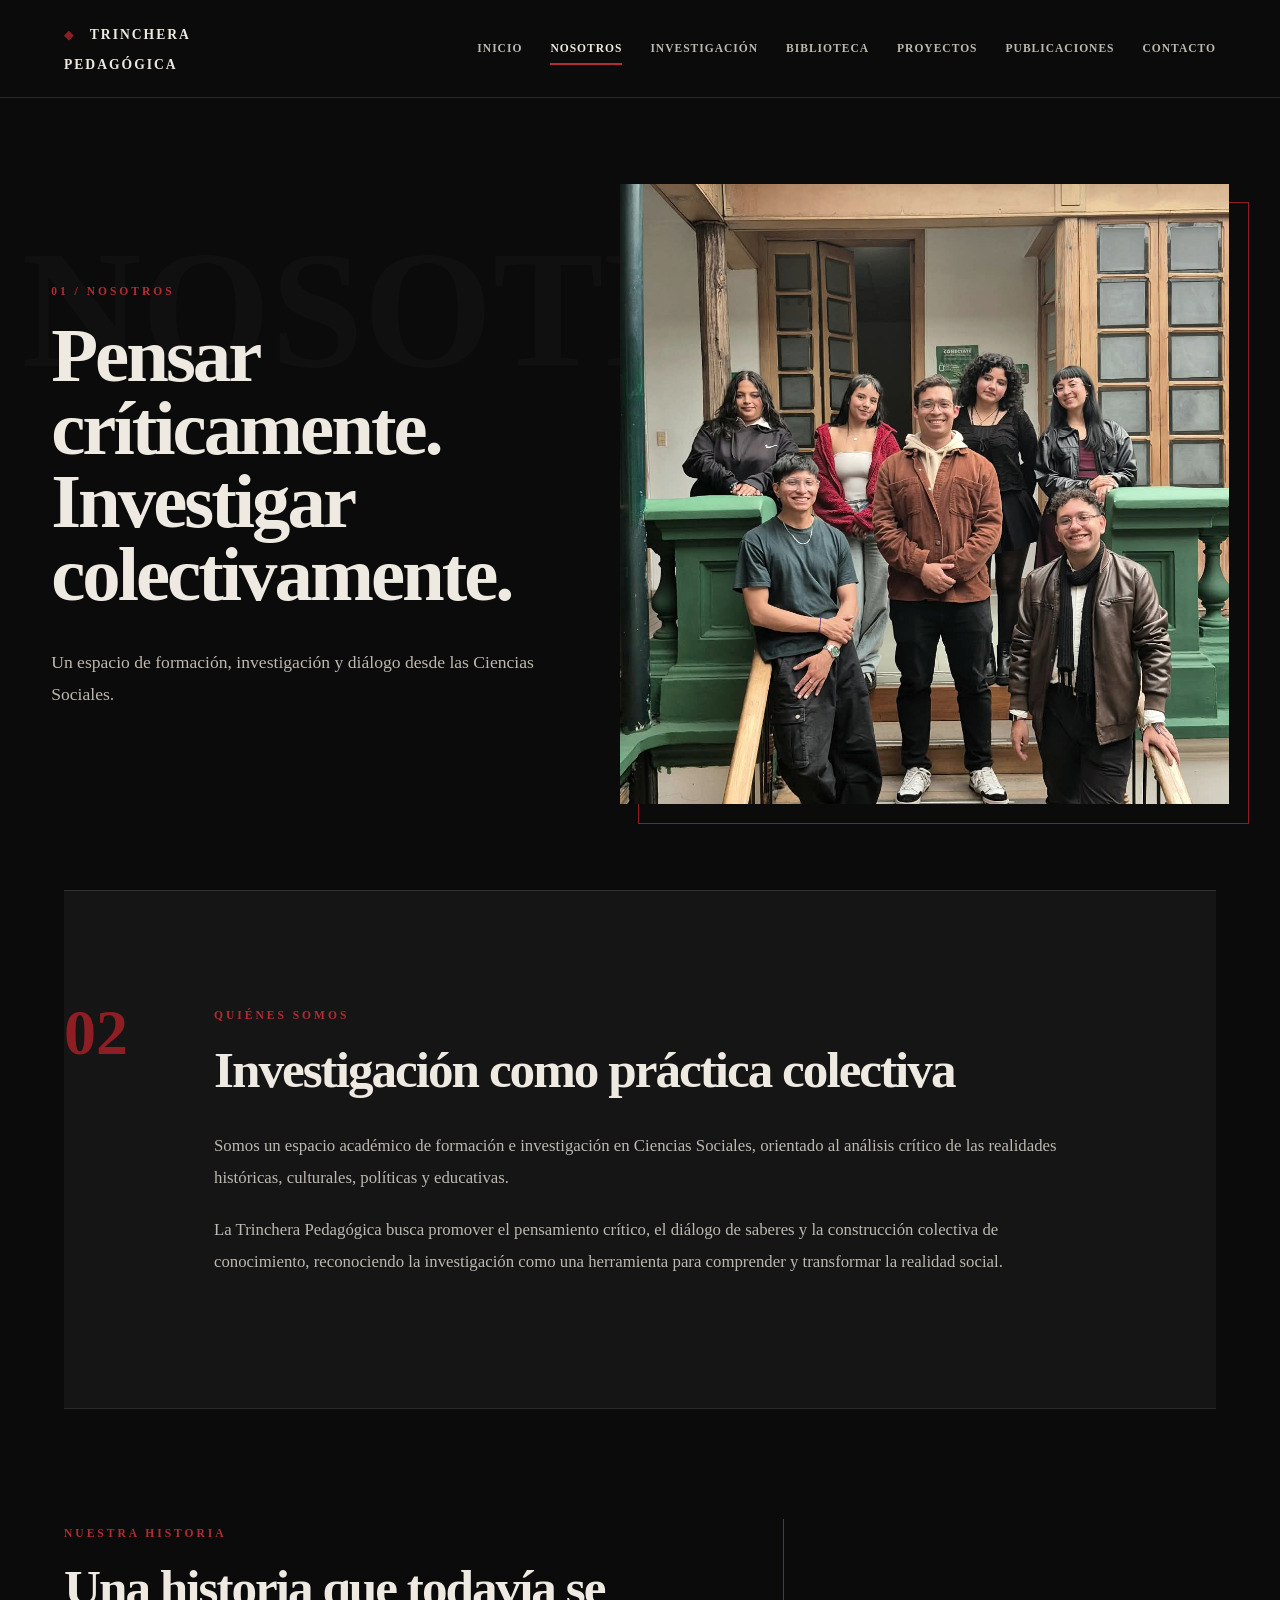
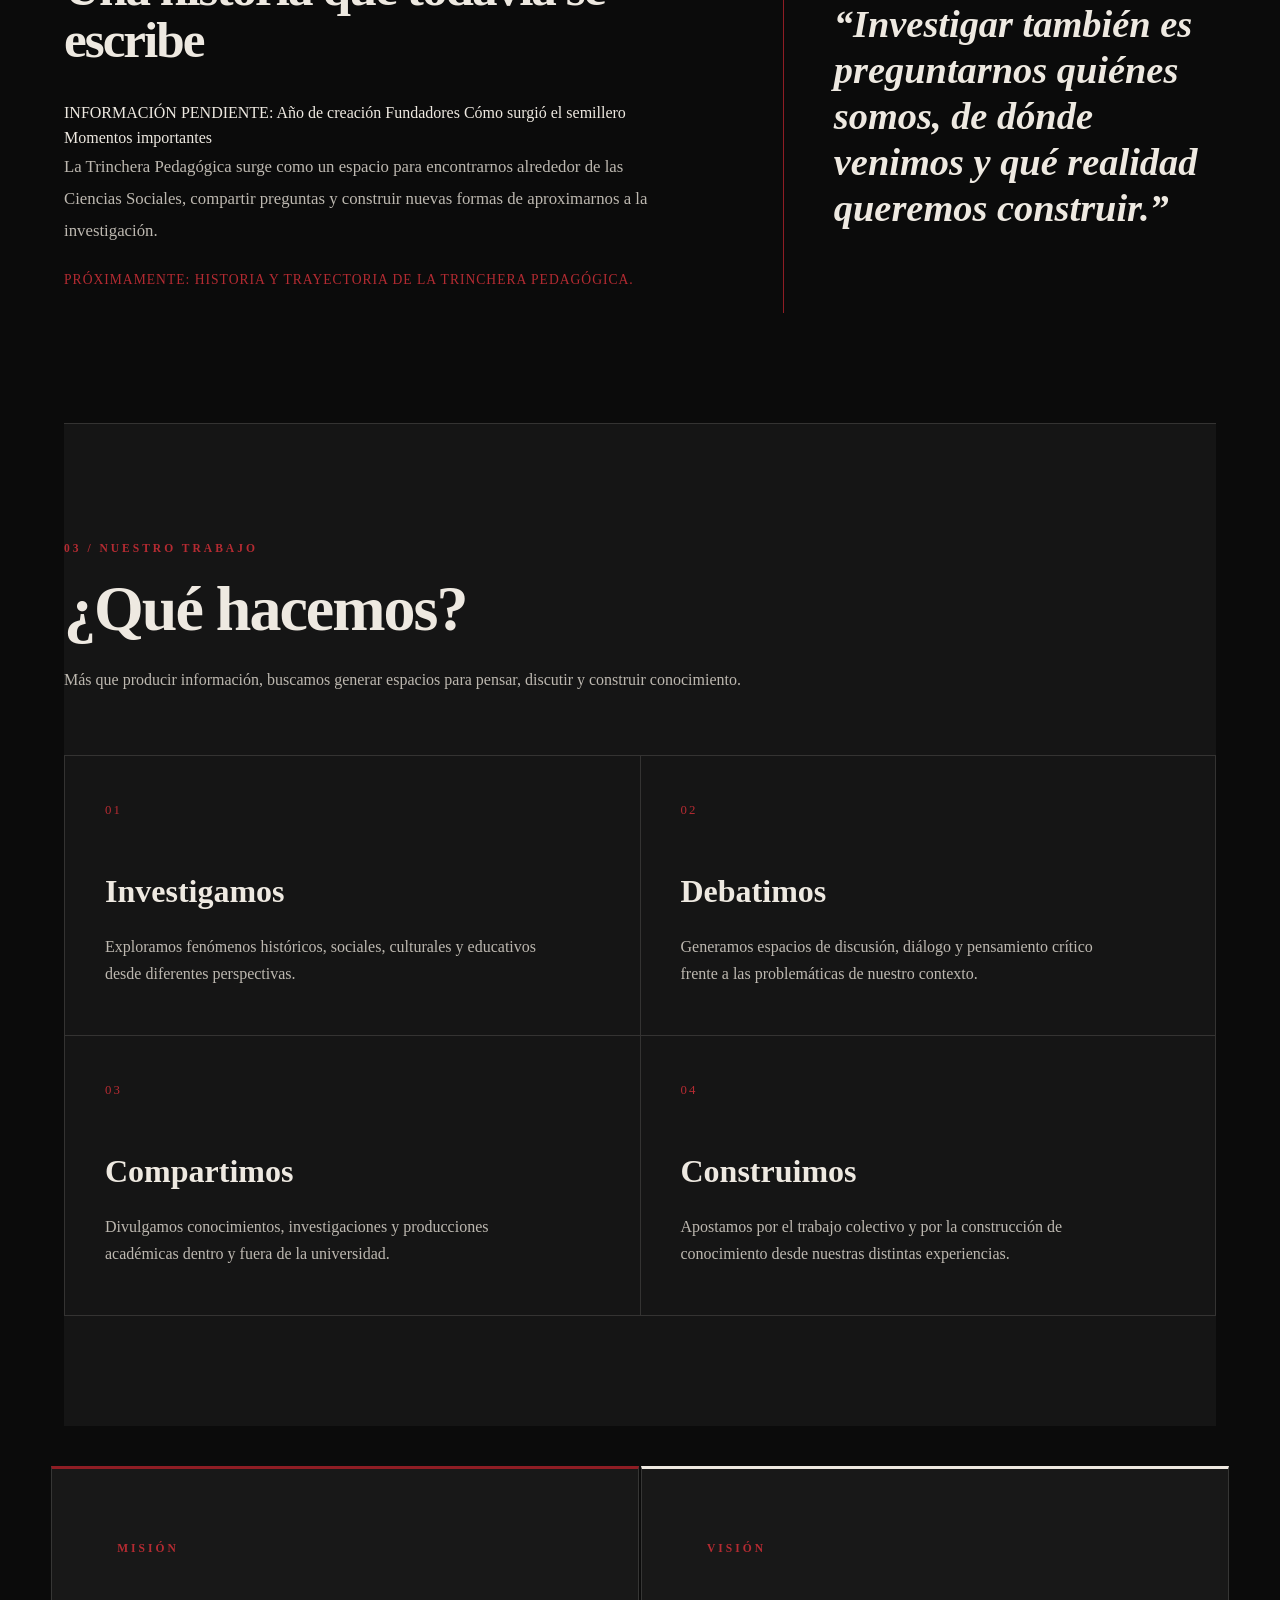
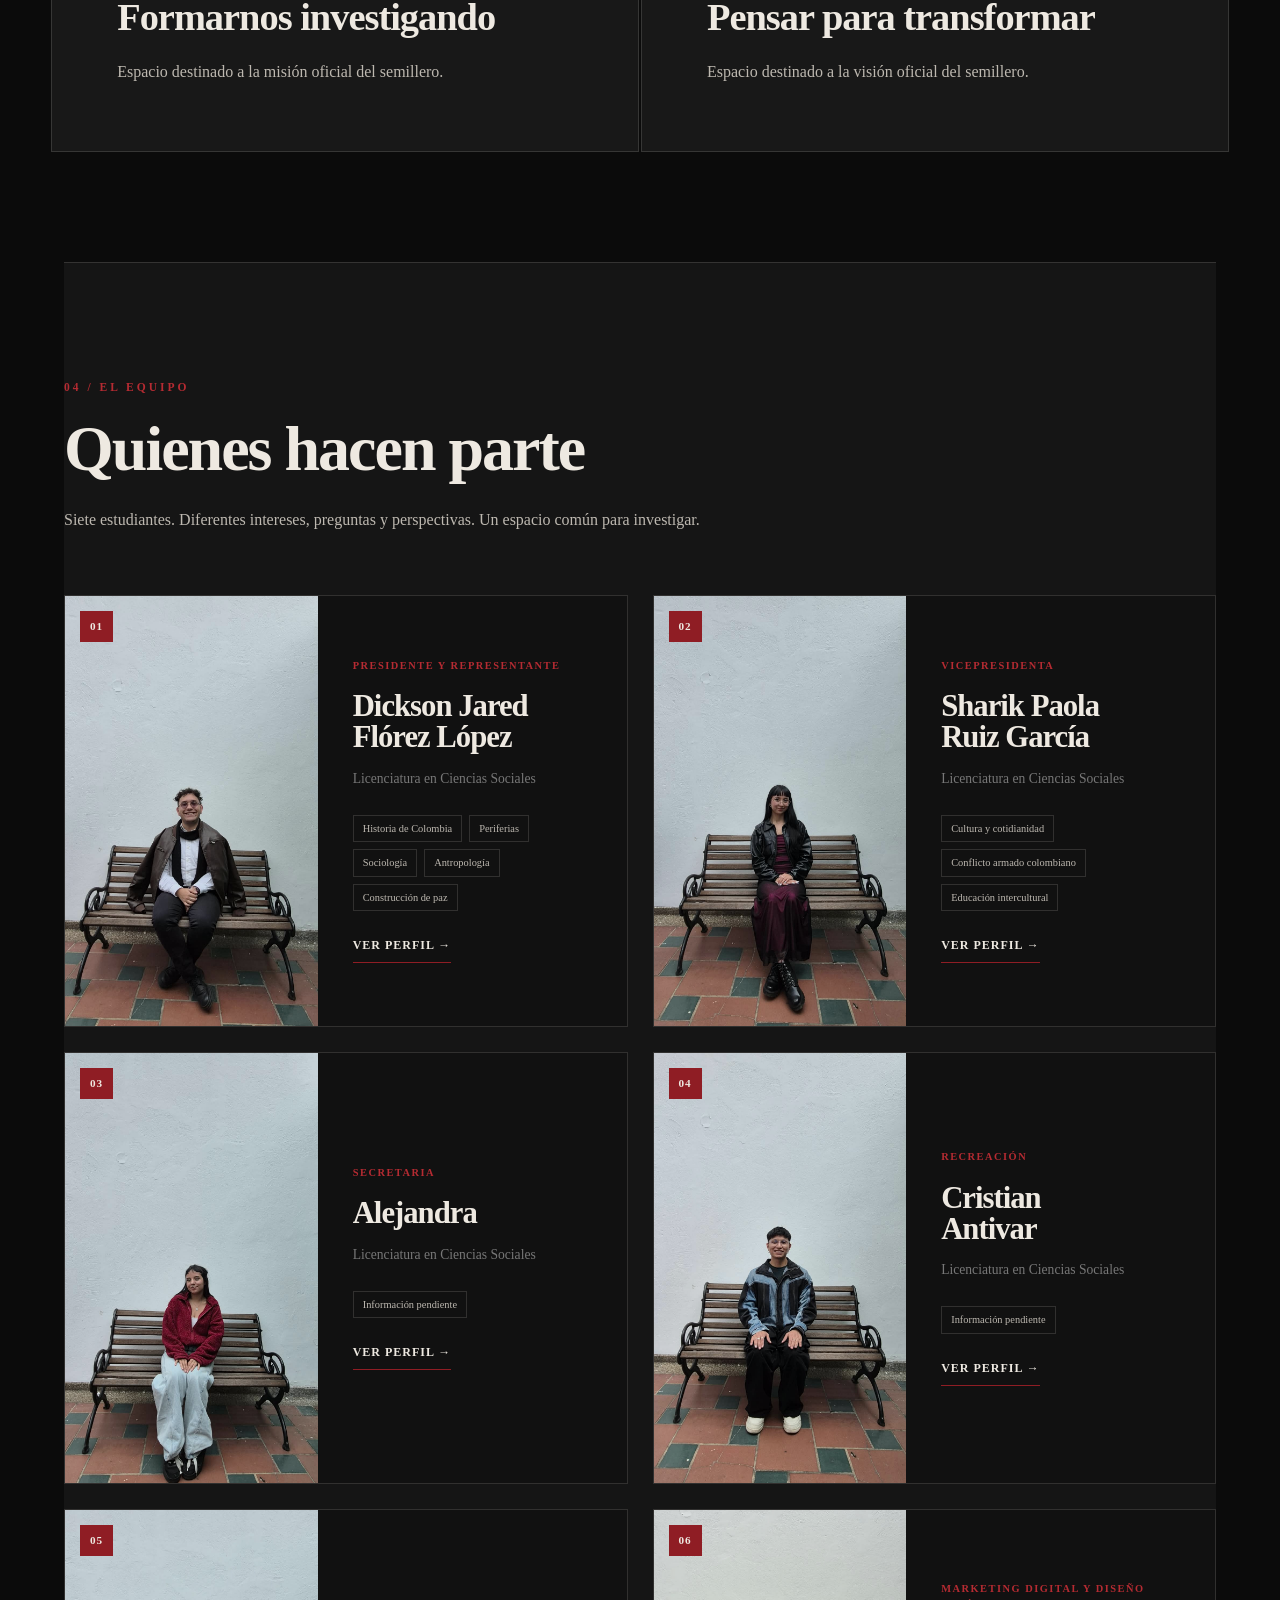
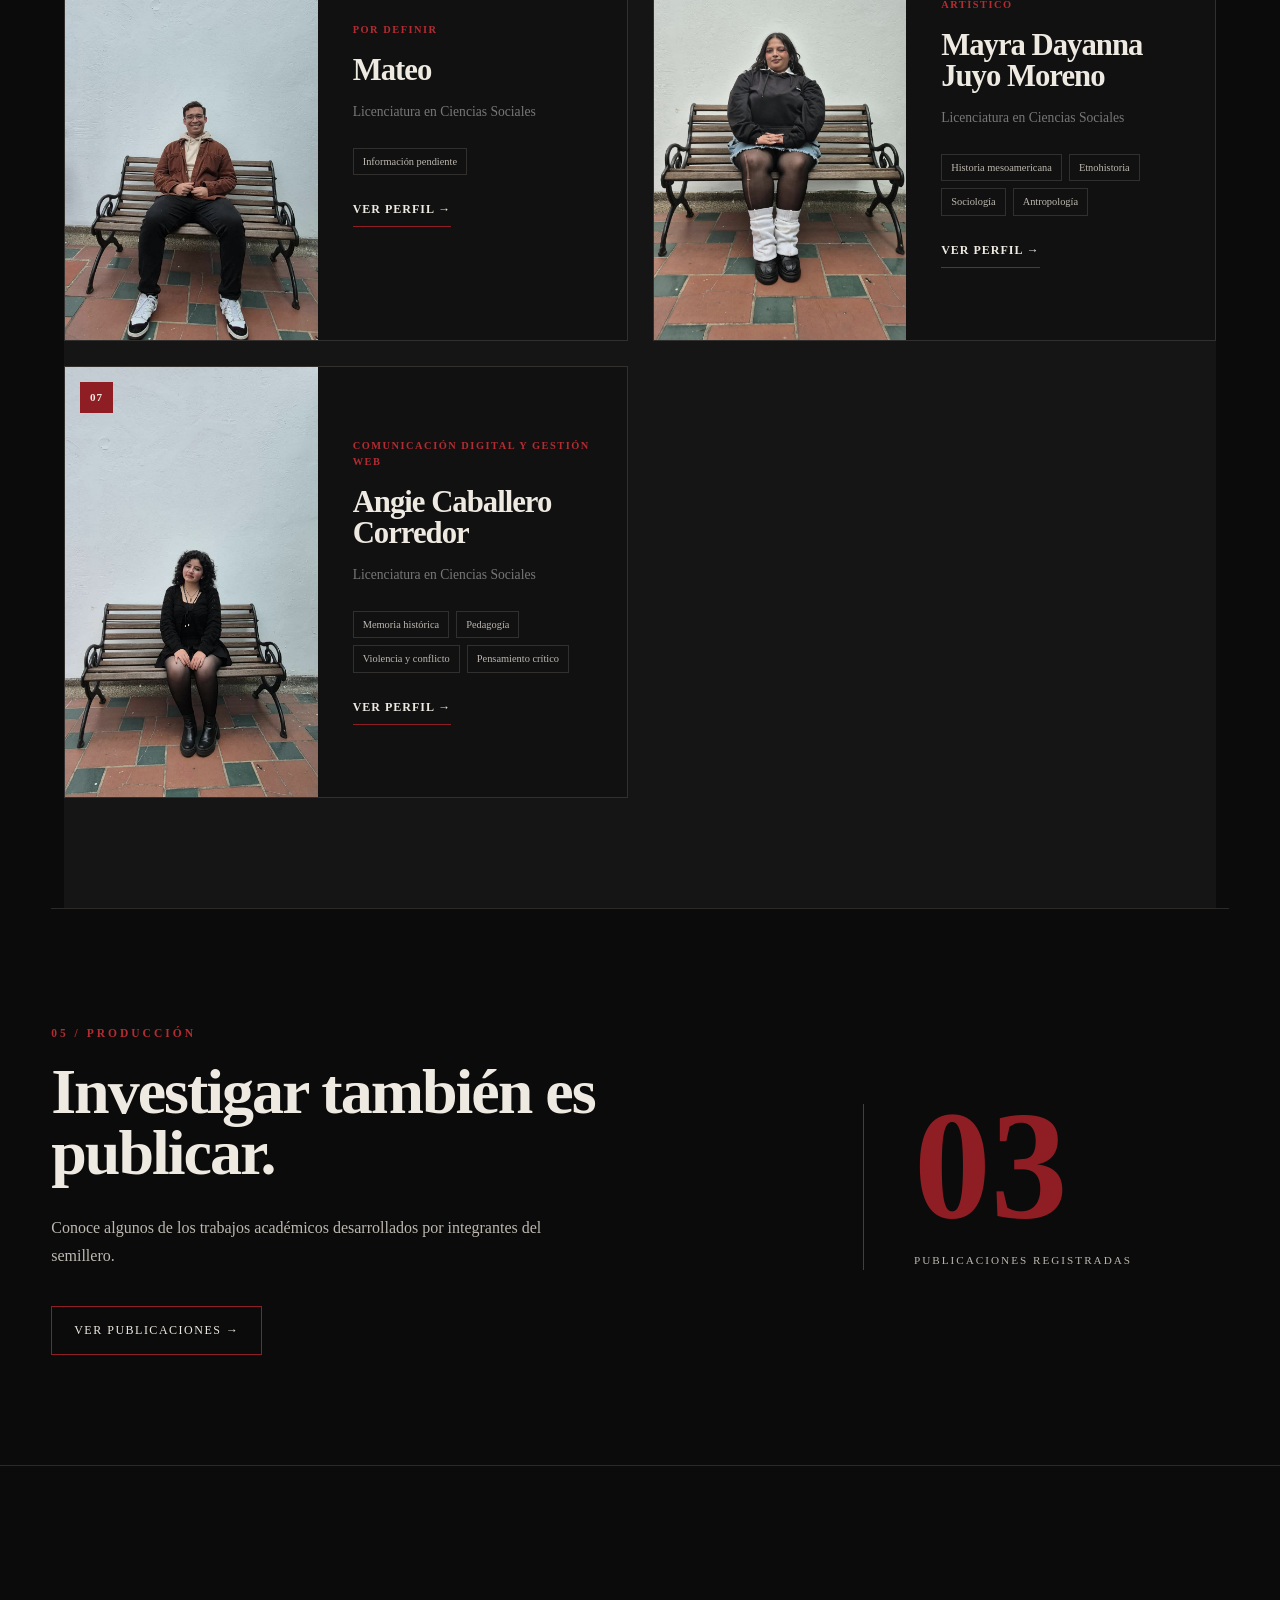
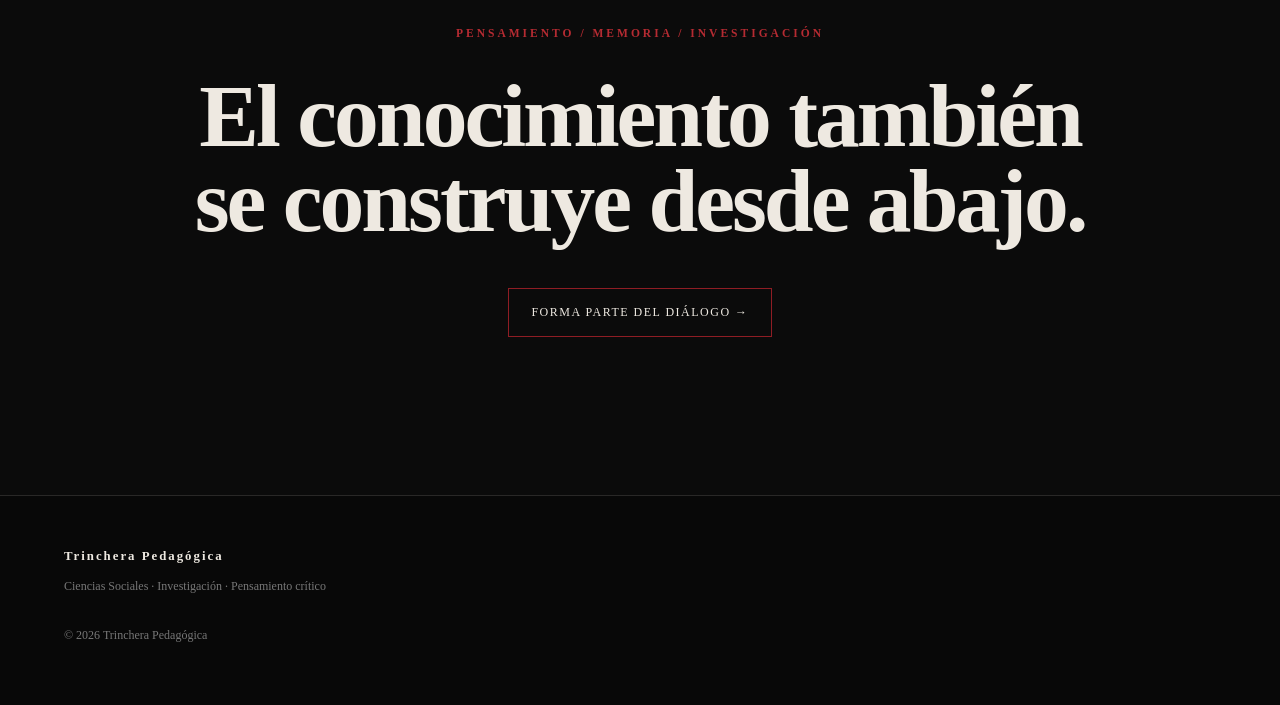
==== nosotros.html @ fa7b46b2 "Nosotros" ====
<!DOCTYPE html>
<html lang="es">
<head>
    <meta charset="UTF-8">
    <meta name="viewport" content="width=device-width, initial-scale=1.0">

    <title>Nosotros | Trinchera Pedagógica</title>

    <!-- CSS general del sitio -->
    <link rel="stylesheet" href="css/styles.css">

    <!-- CSS específico de esta página -->
    <link rel="stylesheet" href="css/nosotros.css">
</head>

<body>


    <header class="navbar">

    <div class="logo">
        <a href="index.html">TRINCHERA<br>PEDAGÓGICA</a>
    </div>

    <nav class="menu">
        <a href="index.html">Inicio</a>
        <a href="nosotros.html" class="activo">Nosotros</a>
        <a href="investigacion.html">Investigación</a>
        <a href="repositorio.html">Biblioteca</a>
        <a href="proyectos.html">Proyectos</a>
        <a href="publicaciones.html">Publicaciones</a>
        <a href="contacto.html">Contacto</a>
    </nav>

</header>


    <!-- =========================
         PORTADA
    ========================== -->

    <main>

        <section class="nosotros-hero">

            <div class="hero-text">

                <span class="etiqueta">01 / NOSOTROS</span>

                <h1>
                    Pensar críticamente.<br>
                    Investigar colectivamente.
                </h1>

                <p>
                    Un espacio de formación, investigación y diálogo
                    desde las Ciencias Sociales.
                </p>

            </div>

            <div class="hero-image">

                <!-- Foto grupal -->
                <img src="img/foto grupal 2.jpeg"
                     alt="Integrantes de la Trinchera Pedagógica">

            </div>

        </section>


        <section class="seccion nosotros-info">

            <div class="numero-seccion">
                02
            </div>

            <div class="contenido-seccion">

                <span class="etiqueta">
                    QUIÉNES SOMOS
                </span>

                <h2>
                    Investigación como práctica colectiva
                </h2>

                <!--
                INFORMACIÓN PENDIENTE:
                Aquí podremos poner la descripción oficial
                del semillero cuando los compañeros la envíen.
                -->

                <p>
                    Somos un espacio académico de formación e
                    investigación en Ciencias Sociales, orientado
                    al análisis crítico de las realidades históricas,
                    culturales, políticas y educativas.
                </p>

                <p>
                    La Trinchera Pedagógica busca promover el pensamiento
                    crítico, el diálogo de saberes y la construcción
                    colectiva de conocimiento, reconociendo la
                    investigación como una herramienta para
                    comprender y transformar la realidad social.
                </p>

            </div>

        </section>


       

        <section class="seccion historia">

            <div class="contenido-seccion">

                <span class="etiqueta">
                    NUESTRA HISTORIA
                </span>

                <h2>
                    Una historia que todavía se escribe
                </h2>

            
                INFORMACIÓN PENDIENTE:
                Año de creación
                Fundadores
                Cómo surgió el semillero
                Momentos importantes
            

                <p>
                    La Trinchera Pedagógica surge como un
                    espacio para encontrarnos alrededor de las
                    Ciencias Sociales, compartir preguntas y
                    construir nuevas formas de aproximarnos
                    a la investigación.
                </p>

                <p class="texto-pendiente">
                    Próximamente: historia y trayectoria de
                    la Trinchera Pedagógica.
                </p>

            </div>

            <div class="historia-frase">

                <p>
                    “Investigar también es preguntarnos
                    quiénes somos, de dónde venimos y
                    qué realidad queremos construir.”
                </p>

            </div>

        </section>

    

        <section class="seccion actividades">

            <div class="encabezado-seccion">

                <span class="etiqueta">
                    03 / NUESTRO TRABAJO
                </span>

                <h2>
                    ¿Qué hacemos?
                </h2>

                <p>
                    Más que producir información, buscamos
                    generar espacios para pensar, discutir
                    y construir conocimiento.
                </p>

            </div>


            <div class="actividades-grid">

                <article class="actividad-card">

                    <span class="actividad-numero">01</span>

                    <h3>
                        Investigamos
                    </h3>

                    <p>
                        Exploramos fenómenos históricos,
                        sociales, culturales y educativos
                        desde diferentes perspectivas.
                    </p>

                </article>


                <article class="actividad-card">

                    <span class="actividad-numero">02</span>

                    <h3>
                        Debatimos
                    </h3>

                    <p>
                        Generamos espacios de discusión,
                        diálogo y pensamiento crítico frente
                        a las problemáticas de nuestro contexto.
                    </p>

                </article>


                <article class="actividad-card">

                    <span class="actividad-numero">03</span>

                    <h3>
                        Compartimos
                    </h3>

                    <p>
                        Divulgamos conocimientos, investigaciones
                        y producciones académicas dentro y fuera
                        de la universidad.
                    </p>

                </article>


                <article class="actividad-card">

                    <span class="actividad-numero">04</span>

                    <h3>
                        Construimos
                    </h3>

                    <p>
                        Apostamos por el trabajo colectivo y por
                        la construcción de conocimiento desde
                        nuestras distintas experiencias.
                    </p>

                </article>

            </div>

        </section>

       

        <section class="seccion mision-vision">

            <div class="mv-card">

                <span class="etiqueta">
                    MISIÓN
                </span>


                <h2>
                    Formarnos investigando
                </h2>

                <p>
                    Espacio destinado a la misión oficial
                    del semillero.
                </p>

            </div>


            <div class="mv-card">

                <span class="etiqueta">
                    VISIÓN
                </span>

                <!-- REEMPLAZAR CON INFORMACIÓN OFICIAL -->

                <h2>
                    Pensar para transformar
                </h2>

                <p>
                    Espacio destinado a la visión oficial
                    del semillero.
                </p>

            </div>

        </section>

      

        <section class="seccion integrantes">

            <div class="encabezado-seccion">

                <span class="etiqueta">
                    04 / EL EQUIPO
                </span>

                <h2>
                    Quienes hacen parte
                </h2>

                <p>
                    Siete estudiantes. Diferentes intereses,
                    preguntas y perspectivas. Un espacio
                    común para investigar.
                </p>

            </div>


            <div class="integrantes-grid">


        

                <article class="integrante-card">

                    <div class="foto-integrante">

                        <img src="img/dickson.jpeg"
                             alt="Dickson Jared Flórez López">

                        <span class="numero-integrante">
                            01
                        </span>

                    </div>

                    <div class="info-integrante">

                        <span class="cargo">
                            PRESIDENTE Y REPRESENTANTE
                        </span>

                        <h3>
                            Dickson Jared<br>
                            Flórez López
                        </h3>

                        <p>
                            Licenciatura en Ciencias Sociales
                        </p>

                        <div class="intereses">

                            <span>Historia de Colombia</span>
                            <span>Periferias</span>
                            <span>Sociología</span>
                            <span>Antropología</span>
                            <span>Construcción de paz</span>

                        </div>

                        <a href="perfil-dickson.html"
                           class="btn-perfil">
                            Ver perfil →
                        </a>

                    </div>

                </article>


        

                <article class="integrante-card">

                    <div class="foto-integrante">

                        <img src="img/paola.jpeg"
                             alt="Sharik Paola Ruiz García">

                        <span class="numero-integrante">
                            02
                        </span>

                    </div>

                    <div class="info-integrante">

                        <span class="cargo">
                            VICEPRESIDENTA
                        </span>

                        <h3>
                            Sharik Paola<br>
                            Ruiz García
                        </h3>

                        <p>
                            Licenciatura en Ciencias Sociales
                        </p>

                        <div class="intereses">

                            <span>Cultura y cotidianidad</span>
                            <span>Conflicto armado colombiano</span>
                            <span>Educación intercultural</span>

                        </div>

                        <a href="perfil-paola.html"
                           class="btn-perfil">
                            Ver perfil →
                        </a>

                    </div>

                </article>


                <article class="integrante-card">

                    <div class="foto-integrante">

                        <img src="img/alejandra.jpeg"
                             alt="Alejandra">

                        <span class="numero-integrante">
                            03
                        </span>

                    </div>

                    <div class="info-integrante">

                        <span class="cargo">
                            SECRETARIA
                        </span>

                        <h3>
                            Alejandra
                        </h3>

                        <p>
                            Licenciatura en Ciencias Sociales
                        </p>

                        <div class="intereses">
                            <span>Información pendiente</span>
                        </div>

                        <a href="perfil-alejandra.html"
                           class="btn-perfil">
                            Ver perfil →
                        </a>

                    </div>

                </article>


                <article class="integrante-card">

                    <div class="foto-integrante">

                        <img src="img/cristian.jpeg"
                             alt="Cristian Antivar">

                        <span class="numero-integrante">
                            04
                        </span>

                    </div>

                    <div class="info-integrante">

                        <span class="cargo">
                            RECREACIÓN
                        </span>

                        <h3>
                            Cristian<br>
                            Antivar
                        </h3>

                        <p>
                            Licenciatura en Ciencias Sociales
                        </p>

                        <div class="intereses">
                            <span>Información pendiente</span>
                        </div>

                        <a href="perfil-cristian.html"
                           class="btn-perfil">
                            Ver perfil →
                        </a>

                    </div>

                </article>

                <article class="integrante-card">

                    <div class="foto-integrante">

                        <img src="img/mateo.jpeg"
                             alt="Mateo">

                        <span class="numero-integrante">
                            05
                        </span>

                    </div>

                    <div class="info-integrante">

                        <span class="cargo">
                            POR DEFINIR
                        </span>

                        <h3>
                            Mateo
                        </h3>

                        <p>
                            Licenciatura en Ciencias Sociales
                        </p>

                        <div class="intereses">
                            <span>Información pendiente</span>
                        </div>

                        <a href="perfil-mateo.html"
                           class="btn-perfil">
                            Ver perfil →
                        </a>

                    </div>

                </article>


                <article class="integrante-card integrante-destacado">

                    <div class="foto-integrante">

                        <img src="img/dayanna.jpeg"
                             alt="Mayra Dayanna Juyo Moreno">

                        <span class="numero-integrante">
                            06
                        </span>

                    </div>

                    <div class="info-integrante">

                        <span class="cargo">
                            MARKETING DIGITAL Y DISEÑO ARTÍSTICO
                        </span>

                        <h3>
                            Mayra Dayanna<br>
                            Juyo Moreno
                        </h3>

                        <p>
                            Licenciatura en Ciencias Sociales
                        </p>

                        <div class="intereses">

                            <span>Historia mesoamericana</span>
                            <span>Etnohistoria</span>
                            <span>Sociología</span>
                            <span>Antropología</span>

                        </div>

                        <a href="perfil-dayanna.html"
                           class="btn-perfil">
                            Ver perfil →
                        </a>

                    </div>

                </article>


                <article class="integrante-card integrante-destacado">

                    <div class="foto-integrante">

                        <img src="img/angie.jpeg"
                             alt="Angie Caballero Corredor">

                        <span class="numero-integrante">
                            07
                        </span>

                    </div>

                    <div class="info-integrante">

                        <span class="cargo">
                            COMUNICACIÓN DIGITAL Y GESTIÓN WEB
                        </span>

                        <h3>
                            Angie Caballero<br>
                            Corredor
                        </h3>

                        <p>
                            Licenciatura en Ciencias Sociales
                        </p>

                        <div class="intereses">

                            <span>Memoria histórica</span>
                            <span>Pedagogía</span>
                            <span>Violencia y conflicto</span>
                            <span>Pensamiento crítico</span>

                        </div>

                        <a href="perfil-angie.html"
                           class="btn-perfil">
                            Ver perfil →
                        </a>

                    </div>

                </article>


            </div>

        </section>



        <section class="seccion produccion">

            <div class="produccion-texto">

                <span class="etiqueta">
                    05 / PRODUCCIÓN
                </span>

                <h2>
                    Investigar también es publicar.
                </h2>

                <p>
                    Conoce algunos de los trabajos académicos
                    desarrollados por integrantes del semillero.
                </p>

                <a href="publicaciones.html"
                   class="btn-principal">
                    Ver publicaciones →
                </a>

            </div>


            <div class="produccion-dato">

                <span class="numero-grande">
                    03
                </span>

                <span>
                    publicaciones registradas
                </span>

                <!--
                Este número se puede actualizar cuando
                tengas las demás publicaciones.
                -->

            </div>

        </section>


        <!-- =========================
             CIERRE
        ========================== -->

        <section class="cierre">

            <span class="etiqueta">
                PENSAMIENTO / MEMORIA / INVESTIGACIÓN
            </span>

            <h2>
                El conocimiento también
                se construye desde abajo.
            </h2>

            <a href="contacto.html"
               class="btn-principal">
                Forma parte del diálogo →
            </a>

        </section>

    </main>


    <!-- =========================
         FOOTER
    ========================== -->

    <footer>

        <div class="footer-logo">
            Trinchera Pedagógica 
        </div>

        <p>
            Ciencias Sociales · Investigación · Pensamiento crítico
        </p>

        <p class="copyright">
            © 2026 Trinchera Pedagógica
        </p>

    </footer>


</body>
</html>
---- css/styles.css ----
* {
    margin: 0;
    padding: 0;
    box-sizing: border-box;
}

html {
    scroll-behavior: smooth;
}
.mi-logo {
  width: 59px; 
  height: auto; 
}
body {
    font-family: Georgia, 'Times New Roman', Times, serif, Helvetica, sans-serif;

    background-color: #0d0d0d;
    color: #e8e3dc;

    line-height: 1.6;
}

.hero-titulo {
    font-size: clamp(48px, 8vw, 88px);
    font-weight: 700;
    letter-spacing: -2px;
} 

:root {

    --negro: #0d0d0d;
    --negro-suave: #151515;
    --grafito: #1d1d1d;

    --rojo: #8f1d24;
    --rojo-claro: #b52b32;
    --borgona: #5e1419;

    --blanco: #eee9e1;
    --gris: #aaa39b;
    --gris-oscuro: #333333;

    --papel: #d8d0c4;
}



::selection {
    background-color: var(--rojo);
    color: white;
}



.contenedor {
    width: min(1100px, 90%);
    margin: 0 auto;
}



.header {

    position: sticky;
    top: 0;

    z-index: 1000;

    background-color: rgba(13, 13, 13, 0.96);

    border-bottom: 1px solid #292929;

    backdrop-filter: blur(10px);
}


.header-contenido {

    min-height: 78px;

    display: flex;
    align-items: center;
    justify-content: space-between;

    gap: 30px;
}



.logo {

    color: var(--blanco);

    text-decoration: none;

    font-size: 19px;

    font-weight: 800;

    text-transform: uppercase;

    letter-spacing: 1px;
}


.logo::before {

    content: "◆";

    color: var(--rojo);

    margin-right: 10px;

    font-size: 12px;
}



.navegacion ul {

    list-style: none;

    display: flex;

    align-items: center;

    gap: 25px;
}


.navegacion a {

    position: relative;

    color: #bbb5ad;

    text-decoration: none;

    font-size: 13px;

    font-weight: 600;

    text-transform: uppercase;

    letter-spacing: 0.8px;

    padding: 10px 0;

    transition: color 0.3s ease;
}


.navegacion a:hover,
.navegacion a.activo {

    color: var(--rojo-claro);
}


/* Línea roja */

.navegacion a::after {

    content: "";

    position: absolute;

    left: 0;
    bottom: 0;

    width: 0;
    height: 2px;

    background-color: var(--rojo-claro);

    transition: width 0.3s ease;
}


.navegacion a:hover::after,
.navegacion a.activo::after {

    width: 100%;
}


.hero {

    min-height: 680px;

    display: flex;

    align-items: center;

    position: relative;

    background-color: var(--negro);

    background-image:
        linear-gradient(
            rgba(8, 8, 8, 0.78),
            rgba(8, 8, 8, 0.88)
        ),
        url("../img/foto\ grupal.jpeg.jpg");

    background-size: cover;

    background-position: center;
}


/* Textura */

.hero::after {

    content: "";

    position: absolute;

    inset: 0;

    pointer-events: none;

    background-image:
        radial-gradient(
            rgba(255,255,255,0.04) 1px,
            transparent 1px
        );

    background-size: 5px 5px;

    opacity: 0.25;
}


.hero-contenido {

    position: relative;

    z-index: 2;

    width: min(850px, 90%);

    margin: 0 auto;

    text-align: left;
}


.hero-subtitulo {

    margin-bottom: 18px;

    color: #c8c0b6;

    font-size: 14px;

    font-weight: 600;

    text-transform: uppercase;

    letter-spacing: 4px;
}


.hero-titulo {

    margin-bottom: 25px;

    color: white;

    font-size: clamp(48px, 8vw, 88px);

    line-height: 0.98;

    letter-spacing: -4px;

    max-width: 850px;
}


.hero-texto {

    max-width: 650px;

    margin-bottom: 35px;

    color: #bbb5ad;

    font-size: 18px;
}


.hero-boton,
.boton {

    display: inline-block;

    padding: 13px 27px;

    background-color: var(--rojo);

    color: white;

    text-decoration: none;

    border: 1px solid var(--rojo);

    border-radius: 2px;

    font-size: 13px;

    font-weight: 700;

    text-transform: uppercase;

    letter-spacing: 1px;

    transition:
        background-color 0.3s ease,
        transform 0.3s ease;
}


.hero-boton:hover,
.boton:hover {

    background-color: var(--rojo-claro);

    transform: translateY(-3px);
}



.seccion {

    padding: 110px 0;

    background-color: var(--negro);
}


.seccion:nth-child(even) {

    background-color: var(--negro-suave);
}


.etiqueta {

    margin-bottom: 12px;

    color: var(--rojo-claro);

    font-size: 12px;

    font-weight: 800;

    letter-spacing: 3px;
}


.seccion h2 {

    margin-bottom: 22px;

    color: var(--blanco);

    font-size: clamp(34px, 5vw, 54px);

    line-height: 1.05;

    letter-spacing: -1px;
}


.descripcion {

    max-width: 720px;

    margin-bottom: 50px;

    color: var(--gris);

    font-size: 17px;
}


.lineas-grid {

    display: grid;

    grid-template-columns: repeat(4, 1fr);

    gap: 2px;
}


.linea {

    min-height: 260px;

    padding: 30px;

    background-color: var(--grafito);

    border: 1px solid #292929;

    transition:
        background-color 0.3s ease,
        transform 0.3s ease;
}


.linea:hover {

    background-color: #252525;

    transform: translateY(-5px);
}


.linea-icono {

    margin-bottom: 25px;

    font-size: 28px;

    filter: grayscale(100%);
}


.linea h3 {

    margin-bottom: 15px;

    color: var(--blanco);

    font-size: 19px;
}


.linea p {

    color: #96918b;

    font-size: 14px;
}


/* Línea roja superior */

.linea::before {

    content: "";

    display: block;

    width: 35px;

    height: 3px;

    margin-bottom: 20px;

    background-color: var(--rojo);
}



.nosotros {

    background-color: #111111 !important;
}


.nosotros-contenido {

    display: grid;

    grid-template-columns: 1fr 1fr;

    align-items: center;

    gap: 70px;
}


.nosotros-imagen {

    position: relative;
}


.nosotros-imagen::before {

    content: "";

    position: absolute;

    left: -12px;
    bottom: -12px;

    width: 100%;
    height: 100%;

    border: 1px solid var(--rojo);

    z-index: 0;
}


.nosotros-imagen img {

    position: relative;

    z-index: 1;

    width: 100%;

    height: 500px;

    object-fit: cover;

    filter: grayscale(70%) contrast(1.1);

    border-radius: 2px;
}


.nosotros-texto p {

    margin-bottom: 20px;

    color: #aaa39b;
}


.nosotros-texto .boton {

    margin-top: 15px;
}


.proyectos {

    display: grid;

    grid-template-columns: repeat(2, 1fr);

    gap: 20px;
}


.proyecto {

    display: grid;

    grid-template-columns: 180px 1fr;

    background-color: var(--grafito);

    border: 1px solid #292929;

    overflow: hidden;

    transition:
        transform 0.3s ease,
        border-color 0.3s ease;
}


.proyecto:hover {

    transform: translateY(-5px);

    border-color: var(--rojo);
}


.proyecto-imagen {

    min-height: 220px;

    display: flex;

    align-items: center;

    justify-content: center;

    background-color: #262626;

    color: #777;

    font-size: 12px;

    text-transform: uppercase;

    letter-spacing: 2px;
}


.proyecto-contenido {

    padding: 28px;
}


.proyecto-contenido h3 {

    margin-bottom: 12px;

    color: var(--blanco);
}


.proyecto-contenido p {

    margin-bottom: 20px;

    color: #99938b;
}


.proyecto-contenido a {

    color: var(--rojo-claro);

    text-decoration: none;

    font-size: 13px;

    font-weight: 700;

    text-transform: uppercase;

    letter-spacing: 1px;
}


#publicaciones,
#biblioteca {

    background-color: #151515;
}


#publicaciones .boton,
#biblioteca .boton {

    background-color: transparent;

    border-color: var(--rojo);

    color: #eee9e1;
}


#publicaciones .boton:hover,
#biblioteca .boton:hover {

    background-color: var(--rojo);
}


.footer {

    padding: 45px 0;

    background-color: #080808;

    border-top: 1px solid #252525;

    color: #777;

    text-align: center;

    font-size: 12px;
}



.hero-contenido {

    animation: aparecer 1s ease;
}


@keyframes aparecer {

    from {

        opacity: 0;

        transform: translateY(25px);

    }

    to {

        opacity: 1;

        transform: translateY(0);

    }

}



.animacion {

    opacity: 0;

    transform: translateY(30px);

    transition:
        opacity 0.7s ease,
        transform 0.7s ease;
}


.animacion.visible {

    opacity: 1;

    transform: translateY(0);
}


@media (max-width: 900px) {

    .header-contenido {

        flex-direction: column;

        padding: 18px 0;

    }


    .navegacion ul {

        flex-wrap: wrap;

        justify-content: center;

        gap: 15px;

    }


    .lineas-grid {

        grid-template-columns: repeat(2, 1fr);

    }


    .nosotros-contenido {

        grid-template-columns: 1fr;

        gap: 50px;

    }


    .nosotros-imagen img {

        height: 400px;

    }


    .proyectos {

        grid-template-columns: 1fr;

    }

}


@media (max-width: 600px) {

    .header-contenido {

        align-items: center;

    }


    .logo {

        font-size: 16px;

    }


    .navegacion ul {

        gap: 10px;

    }


    .navegacion a {

        font-size: 10px;

    }


    .hero {

        min-height: 600px;

    }


    .hero-contenido {

        text-align: left;

    }


    .hero-titulo {

        font-size: 52px;

        letter-spacing: -2px;

    }


    .hero-texto {

        font-size: 16px;

    }


    .seccion {

        padding: 75px 0;

    }


    .lineas-grid {

        grid-template-columns: 1fr;

    }


    .proyecto {

        grid-template-columns: 1fr;

    }


    .proyecto-imagen {

        min-height: 180px;

    }


    .nosotros-imagen img {

        height: 300px;

    }

}
---- css/nosotros.css ----
/* =========================================================
   VARIABLES
   ========================================================= */

:root {
    --negro: #0b0b0b;
    --carbon: #111111;
    --gris-oscuro: #181818;
    --gris: #777;
    --gris-claro: #bdb8b0;
    --blanco: #eee9e1;
    --rojo: #8f1d24;
    --rojo-claro: #b52b32;
    --borde: rgba(238, 233, 225, 0.14);
}


/* =========================================================
   CONFIGURACIÓN GENERAL
   ========================================================= */

body {
    background: var(--negro);
    color: var(--blanco);
    font-family: Georgia, "Times New Roman", serif;
}

main {
    overflow: hidden;
}

.seccion {
    width: min(1200px, 90%);
    margin: 0 auto;
    padding: 110px 0;
}

.etiqueta {
    display: inline-block;
    color: var(--rojo-claro);
    font-size: 0.72rem;
    font-weight: 700;
    letter-spacing: 3px;
    text-transform: uppercase;
    margin-bottom: 20px;
}


/* =========================================================
   HERO
   ========================================================= */

.nosotros-hero {
    min-height: 88vh;
    width: min(1300px, 92%);
    margin: 0 auto;

    display: grid;
    grid-template-columns: 0.9fr 1.1fr;
    align-items: center;

    gap: 70px;
    padding: 80px 0;
}

.hero-text {
    position: relative;
}

.hero-text::before {
    content: "NOSOTROS";

    position: absolute;
    top: -100px;
    left: -30px;

    font-size: clamp(5rem, 13vw, 11rem);
    font-weight: 900;

    color: rgba(255, 255, 255, 0.025);

    pointer-events: none;
    z-index: 0;
}

.hero-text h1,
.hero-text p,
.hero-text .etiqueta {
    position: relative;
    z-index: 1;
}

.hero-text h1 {
    font-size: clamp(3rem, 6vw, 6rem);
    line-height: 0.95;

    letter-spacing: -3px;

    margin: 0 0 35px;

    font-weight: 800;
}

.hero-text p {
    max-width: 500px;

    color: var(--gris-claro);

    font-size: 1.1rem;
    line-height: 1.8;
}

.hero-image {
    position: relative;
}

.hero-image::before {
    content: "";

    position: absolute;

    width: 100%;
    height: 100%;

    border: 1px solid var(--rojo);

    top: 18px;
    left: 18px;

    z-index: 0;
}

.hero-image img {
    position: relative;
    z-index: 1;

    width: 100%;
    height: 620px;

    object-fit: cover;

    filter: grayscale(25%) contrast(1.05);

    display: block;
}


/* =========================================================
   QUIÉNES SOMOS
   ========================================================= */

.nosotros-info {
    display: grid;
    grid-template-columns: 100px 1fr;

    gap: 50px;

    border-top: 1px solid var(--borde);
}

.numero-seccion {
    font-size: 4rem;
    font-weight: 800;

    color: var(--rojo);

    line-height: 1;
}

.contenido-seccion {
    max-width: 850px;
}

.contenido-seccion h2 {
    font-size: clamp(2rem, 4vw, 4rem);

    line-height: 1;

    margin: 0 0 35px;

    letter-spacing: -2px;
}

.contenido-seccion p {
    color: var(--gris-claro);

    font-size: 1.05rem;
    line-height: 1.9;

    margin-bottom: 20px;
}


/* =========================================================
   HISTORIA
   ========================================================= */

.historia {
    display: grid;

    grid-template-columns: 1fr 0.7fr;

    gap: 100px;

    border-top: 1px solid var(--borde);
}

.historia-frase {
    display: flex;

    align-items: center;
    justify-content: center;

    border-left: 1px solid var(--rojo);

    padding-left: 50px;
}

.historia-frase p {
    font-size: clamp(1.5rem, 3vw, 2.7rem);

    line-height: 1.2;

    font-weight: 600;
    font-style: italic;

    color: var(--blanco);
}

.texto-pendiente {
    color: var(--rojo-claro) !important;

    font-size: 0.85rem !important;

    text-transform: uppercase;

    letter-spacing: 1px;
}


/* =========================================================
   ACTIVIDADES
   ========================================================= */

.actividades {
    border-top: 1px solid var(--borde);
}

.encabezado-seccion {
    max-width: 750px;

    margin-bottom: 60px;
}

.encabezado-seccion h2 {
    font-size: clamp(2.5rem, 5vw, 5rem);

    line-height: 1;

    letter-spacing: -2px;

    margin: 0 0 25px;
}

.encabezado-seccion p {
    color: var(--gris-claro);

    line-height: 1.8;
}

.actividades-grid {
    display: grid;

    grid-template-columns: repeat(2, 1fr);

    border-top: 1px solid var(--borde);
    border-left: 1px solid var(--borde);
}

.actividad-card {
    min-height: 280px;

    padding: 40px;

    border-right: 1px solid var(--borde);
    border-bottom: 1px solid var(--borde);

    position: relative;

    transition: 0.35s ease;
}

.actividad-card:hover {
    background: var(--gris-oscuro);
}

.actividad-card::after {
    content: "";

    position: absolute;

    width: 0;
    height: 3px;

    background: var(--rojo-claro);

    left: 0;
    bottom: 0;

    transition: 0.35s ease;
}

.actividad-card:hover::after {
    width: 100%;
}

.actividad-numero {
    color: var(--rojo-claro);

    font-size: 0.8rem;

    letter-spacing: 2px;
}

.actividad-card h3 {
    font-size: 2rem;

    margin: 45px 0 15px;
}

.actividad-card p {
    color: var(--gris-claro);

    line-height: 1.7;

    max-width: 450px;
}


/* =========================================================
   MISIÓN Y VISIÓN
   ========================================================= */

.mision-vision {
    width: min(1300px, 92%);

    display: grid;

    grid-template-columns: repeat(2, 1fr);

    gap: 2px;

    padding-top: 40px;
}

.mv-card {
    background: var(--gris-oscuro);

    padding: 65px;

    border: 1px solid var(--borde);

    position: relative;
}

.mv-card:first-child {
    border-top: 3px solid var(--rojo);
}

.mv-card:last-child {
    border-top: 3px solid var(--blanco);
}

.mv-card h2 {
    font-size: clamp(2rem, 3vw, 3.5rem);

    margin: 20px 0;

    letter-spacing: -1px;
}

.mv-card p {
    color: var(--gris-claro);

    line-height: 1.8;
}


/* =========================================================
   INTEGRANTES
   ========================================================= */

.integrantes {
    border-top: 1px solid var(--borde);
}

.integrantes-grid {
    display: grid;

    grid-template-columns: repeat(2, 1fr);

    gap: 25px;
}


/* =========================================================
   TARJETA DE INTEGRANTE
   ========================================================= */

.integrante-card {
    background: var(--carbon);

    border: 1px solid var(--borde);

    display: grid;

    grid-template-columns: 0.9fr 1.1fr;

    min-height: 430px;

    position: relative;

    transition:
        transform 0.35s ease,
        border-color 0.35s ease,
        background 0.35s ease;
}

.integrante-card:hover {
    transform: translateY(-7px);

    border-color: rgba(181, 43, 50, 0.6);

    background: #151515;
}


/* =========================================================
   FOTO
   ========================================================= */

.foto-integrante {
    position: relative;

    overflow: hidden;

    min-height: 430px;
}

.foto-integrante img {
    width: 100%;
    height: 100%;

    object-fit: cover;

    filter: grayscale(30%);

    transition:
        transform 0.5s ease,
        filter 0.5s ease;
}

.integrante-card:hover .foto-integrante img {
    transform: scale(1.05);

    filter: grayscale(0%);
}

.numero-integrante {
    position: absolute;

    top: 15px;
    left: 15px;

    background: var(--rojo);

    color: var(--blanco);

    padding: 7px 10px;

    font-size: 0.7rem;
    font-weight: 700;

    letter-spacing: 1px;
}


/* =========================================================
   INFORMACIÓN DEL INTEGRANTE
   ========================================================= */

.info-integrante {
    padding: 35px;

    display: flex;

    flex-direction: column;

    justify-content: center;
}

.cargo {
    color: var(--rojo-claro);

    font-size: 0.65rem;
    font-weight: 700;

    letter-spacing: 1.5px;

    line-height: 1.5;

    margin-bottom: 18px;
}

.info-integrante h3 {
    font-size: clamp(1.6rem, 2.4vw, 2.5rem);

    line-height: 1;

    margin: 0 0 15px;

    letter-spacing: -1px;
}

.info-integrante > p {
    color: var(--gris);

    font-size: 0.85rem;

    margin-bottom: 25px;
}


/* =========================================================
   INTERESES
   ========================================================= */

.intereses {
    display: flex;

    flex-wrap: wrap;

    gap: 7px;

    margin-bottom: 25px;
}

.intereses span {
    border: 1px solid var(--borde);

    padding: 6px 9px;

    color: var(--gris-claro);

    font-size: 0.65rem;

    line-height: 1.3;
}


/* =========================================================
   BOTÓN PERFIL
   ========================================================= */

.btn-perfil {
    color: var(--blanco);

    text-decoration: none;

    font-size: 0.75rem;
    font-weight: 700;

    letter-spacing: 1px;

    text-transform: uppercase;

    display: inline-flex;

    align-items: center;

    width: fit-content;

    border-bottom: 1px solid var(--rojo);

    padding-bottom: 7px;

    transition: 0.3s ease;
}

.btn-perfil:hover {
    color: var(--rojo-claro);

    border-color: var(--rojo-claro);
}


/* =========================================================
   PRODUCCIÓN ACADÉMICA
   ========================================================= */

.produccion {
    width: min(1300px, 92%);

    display: grid;

    grid-template-columns: 1fr 0.5fr;

    align-items: center;

    gap: 80px;

    border-top: 1px solid var(--borde);
}

.produccion-texto h2 {
    font-size: clamp(2.5rem, 5vw, 5rem);

    line-height: 0.95;

    letter-spacing: -2px;

    max-width: 700px;

    margin: 0 0 30px;
}

.produccion-texto p {
    color: var(--gris-claro);

    line-height: 1.8;

    max-width: 550px;

    margin-bottom: 35px;
}

.produccion-dato {
    border-left: 1px solid var(--rojo);

    padding-left: 50px;

    display: flex;

    flex-direction: column;
}

.numero-grande {
    font-size: clamp(6rem, 12vw, 11rem);

    font-weight: 900;

    line-height: 0.8;

    color: var(--rojo);
}

.produccion-dato span:last-child {
    color: var(--gris-claro);

    margin-top: 25px;

    text-transform: uppercase;

    letter-spacing: 2px;

    font-size: 0.7rem;
}


/* =========================================================
   BOTÓN PRINCIPAL
   ========================================================= */

.btn-principal {
    display: inline-block;

    color: var(--blanco);

    text-decoration: none;

    border: 1px solid var(--rojo);

    padding: 14px 22px;

    font-size: 0.75rem;

    text-transform: uppercase;

    letter-spacing: 1.5px;

    transition: 0.3s ease;
}

.btn-principal:hover {
    background: var(--rojo);

    border-color: var(--rojo);
}


/* =========================================================
   CIERRE
   ========================================================= */

.cierre {
    min-height: 70vh;

    display: flex;

    flex-direction: column;

    justify-content: center;

    align-items: center;

    text-align: center;

    padding: 100px 20px;

    border-top: 1px solid var(--borde);
}

.cierre h2 {
    max-width: 950px;

    font-size: clamp(3rem, 7vw, 7rem);

    line-height: 0.95;

    letter-spacing: -3px;

    margin: 10px 0 45px;
}


/* =========================================================
   FOOTER
   ========================================================= */

footer {
    border-top: 1px solid var(--borde);

    padding: 50px 5%;

    background: #080808;
}

.footer-logo {
    color: var(--blanco);

    font-size: 0.8rem;

    font-weight: 800;

    letter-spacing: 2px;
}

footer p {
    color: var(--gris);

    font-size: 0.75rem;

    margin: 10px 0;
}

footer .copyright {
    margin-top: 30px;
}


/* =========================================================
   NAVEGACIÓN - TRINCHERA PEDAGÓGICA
   ========================================================= */

.navbar {
    width: 100%;

    min-height: 80px;

    display: flex;

    align-items: center;

    justify-content: space-between;

    padding: 18px 5%;

    background: #0b0b0b;

    border-bottom: 1px solid rgba(238, 233, 225, 0.12);

    position: relative;

    z-index: 100;
}

.logo a {
    color: #eee9e1;

    text-decoration: none;

    font-size: 0.85rem;

    font-weight: 900;

    line-height: 1;

    letter-spacing: 2px;
}

.menu {
    display: flex;

    align-items: center;

    gap: 28px;
}

.menu a {
    color: #bdb8b0;

    text-decoration: none;

    font-size: 0.72rem;

    font-weight: 600;

    text-transform: uppercase;

    letter-spacing: 1px;

    position: relative;

    transition: color 0.3s ease;
}

.menu a::after {
    content: "";

    position: absolute;

    width: 0;

    height: 2px;

    left: 0;

    bottom: -7px;

    background: #b52b32;

    transition: width 0.3s ease;
}

.menu a:hover,
.menu a.activo {
    color: #eee9e1;
}

.menu a:hover::after,
.menu a.activo::after {
    width: 100%;
}


/* =========================================================
   RESPONSIVE - TABLET
   ========================================================= */

@media (max-width: 900px) {

    .navbar {
        flex-direction: column;

        gap: 25px;

        padding: 25px 5%;
    }

    .menu {
        width: 100%;

        justify-content: center;

        flex-wrap: wrap;

        gap: 18px;
    }

    .nosotros-hero {
        grid-template-columns: 1fr;

        gap: 50px;

        padding-top: 60px;
    }

    .hero-image img {
        height: 500px;
    }

    .historia {
        grid-template-columns: 1fr;

        gap: 50px;
    }

    .historia-frase {
        border-left: none;

        border-top: 1px solid var(--rojo);

        padding: 40px 0 0;
    }

    .integrantes-grid {
        grid-template-columns: 1fr;
    }

    .produccion {
        grid-template-columns: 1fr;
    }
}


/* =========================================================
   RESPONSIVE - CELULAR
   ========================================================= */

@media (max-width: 600px) {

    .navbar {
        padding: 20px 25px;

        flex-direction: column;

        align-items: flex-start;

        gap: 20px;
    }

    .logo a {
        font-size: 0.8rem;
    }

    .menu {
        width: 100%;

        display: flex;

        flex-wrap: wrap;

        justify-content: flex-start;

        gap: 14px 20px;
    }

    .menu a {
        font-size: 0.65rem;
    }


    /* ---------- HERO ---------- */

    .nosotros-hero {
        width: 88%;

        min-height: auto;

        display: flex;

        flex-direction: column;

        gap: 40px;

        padding: 60px 0;
    }

    .hero-text {
        width: 100%;
    }

    .hero-text h1 {
        font-size: clamp(3rem, 14vw, 4.5rem);

        line-height: 0.95;
    }

    .hero-text p {
        font-size: 1rem;

        line-height: 1.6;
    }

    .hero-text::before {
        font-size: 5rem;

        top: -50px;

        left: -10px;
    }

    .hero-image {
        width: 100%;
    }

    .hero-image::before {
        top: 10px;

        left: 10px;
    }

    .hero-image img {
        width: 100%;

        height: auto;

        display: block;
    }


    /* ---------- SECCIONES ---------- */

    .seccion {
        width: 88%;

        padding: 70px 0;
    }

    .nosotros-info {
        grid-template-columns: 1fr;

        gap: 30px;
    }

    .numero-seccion {
        font-size: 2.5rem;
    }

    .contenido-seccion {
        width: 100%;
    }

    .contenido-seccion h2 {
        font-size: 2.5rem;

        line-height: 1.05;
    }


    /* ---------- HISTORIA ---------- */

    .historia {
        grid-template-columns: 1fr;

        gap: 35px;
    }

    .historia-frase {
        border-left: none;

        border-top: 1px solid var(--rojo);

        padding: 35px 0 0;
    }

    .historia-frase p {
        font-size: 2rem;
    }


    /* ---------- ACTIVIDADES ---------- */

    .actividades-grid {
        grid-template-columns: 1fr;
    }

    .actividad-card {
        min-height: auto;

        padding: 30px 25px;
    }

    .actividad-card h3 {
        font-size: 1.7rem;

        margin-top: 35px;
    }


    /* ---------- MISIÓN Y VISIÓN ---------- */

    .mision-vision {
        grid-template-columns: 1fr;

        width: 88%;

        gap: 20px;
    }

    .mv-card {
        padding: 40px 30px;
    }


    /* ---------- INTEGRANTES ---------- */

    .integrantes-grid {
        grid-template-columns: 1fr;

        gap: 25px;
    }

    .integrante-card {
        width: 100%;

        grid-template-columns: 1fr;

        min-height: auto;
    }

    .foto-integrante {
        width: 100%;

        height: 380px;

        min-height: 380px;
    }

    .info-integrante {
        padding: 30px;
    }

    .info-integrante h3 {
        font-size: 2rem;
    }


    /* ---------- PRODUCCIÓN ---------- */

    .produccion {
        width: 88%;

        grid-template-columns: 1fr;

        gap: 35px;
    }

    .produccion-dato {
        border-left: none;

        border-top: 1px solid var(--rojo);

        padding: 40px 0 0;
    }

    .numero-grande {
        font-size: 5rem;
    }


    /* ---------- BOTONES ---------- */

    .btn-principal,
    .btn-perfil {
        display: inline-block;

        max-width: 100%;
    }


    /* ---------- CIERRE ---------- */

    .cierre {
        min-height: 60vh;

        padding: 80px 25px;
    }

    .cierre h2 {
        font-size: 3.2rem;
    }
}
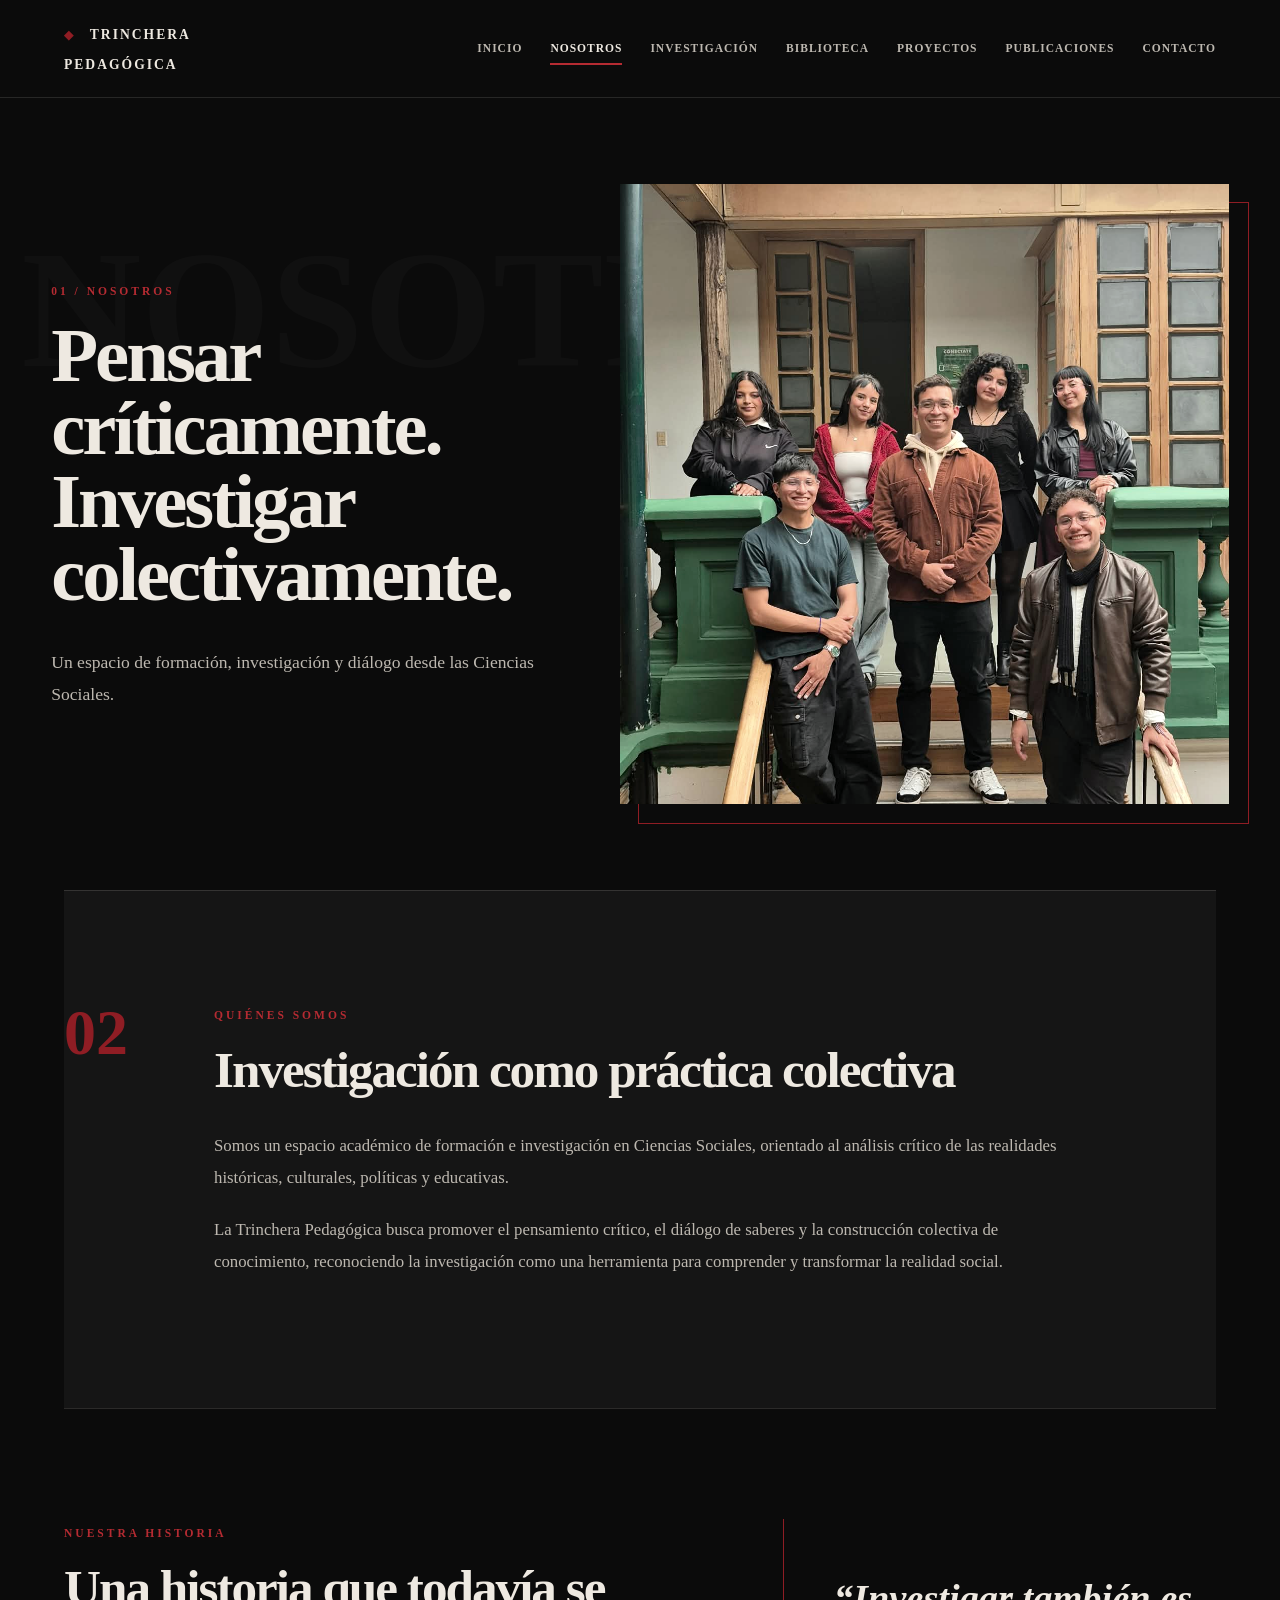
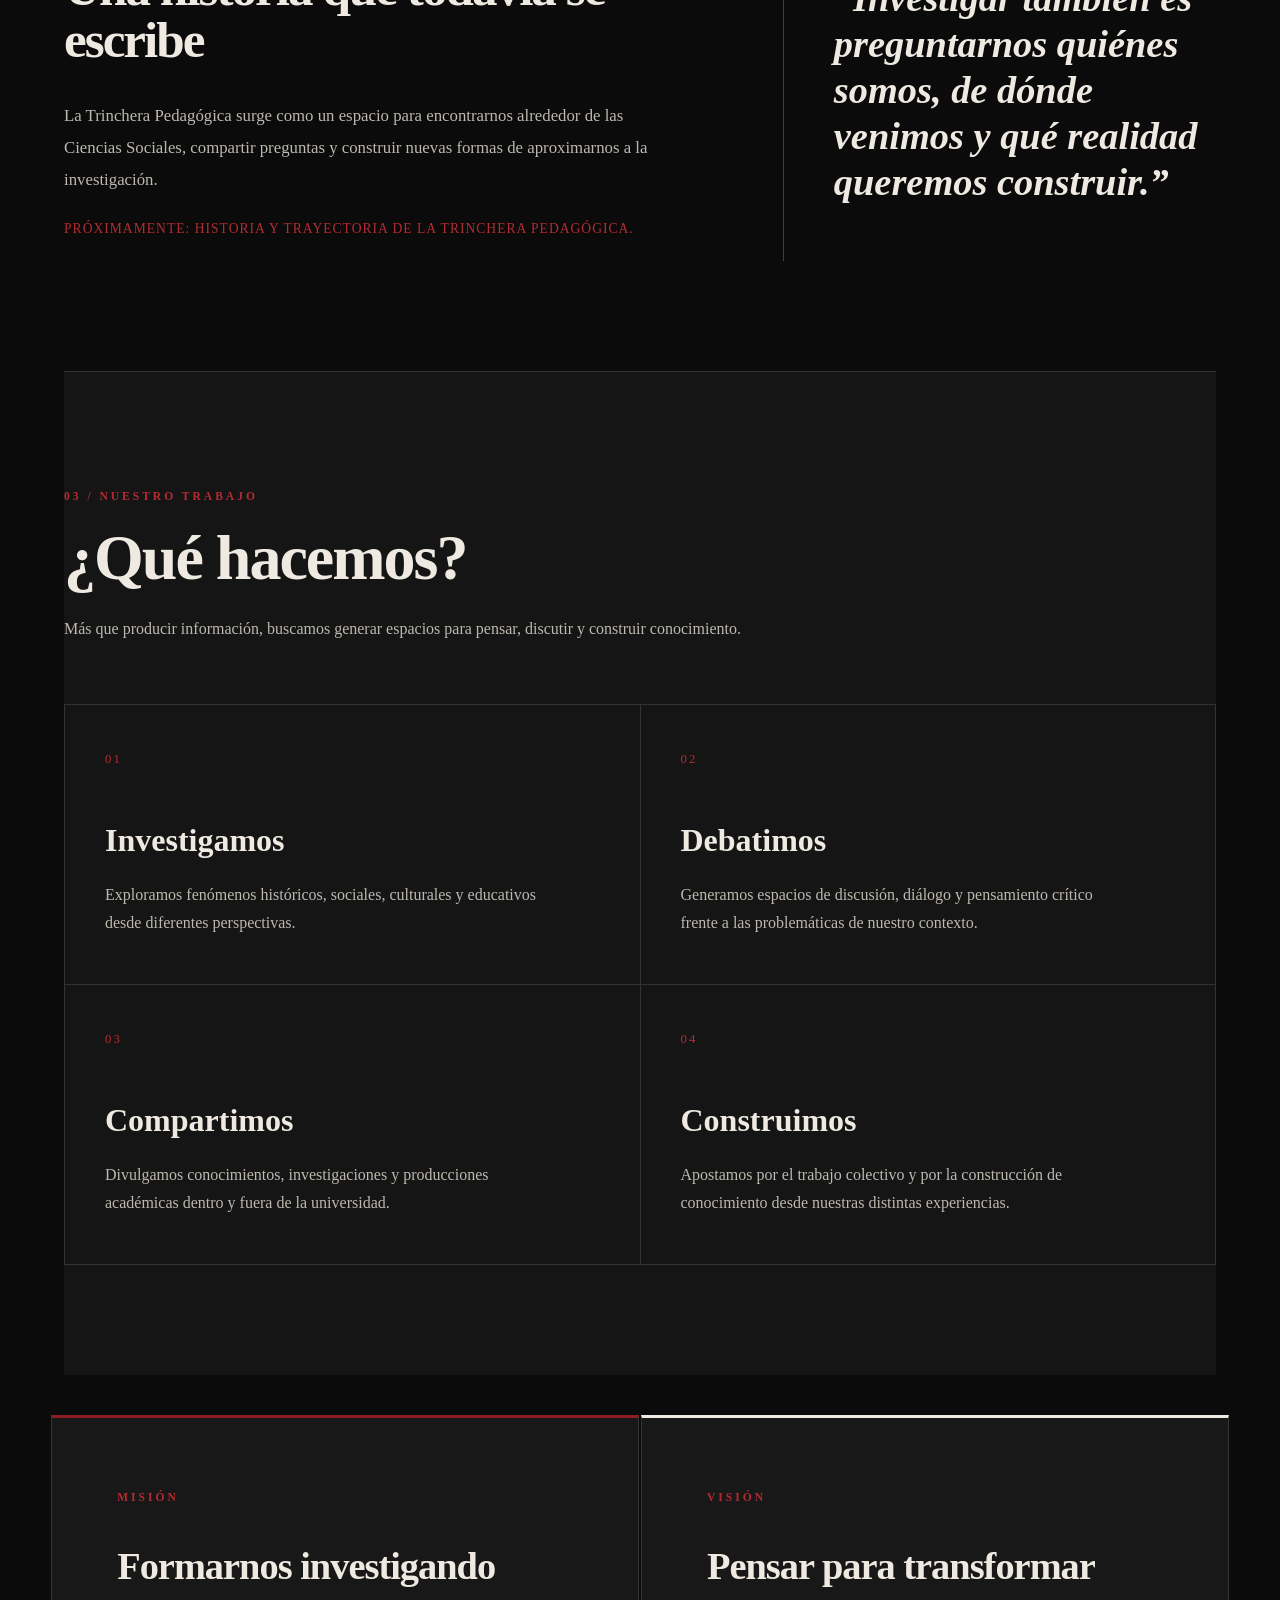
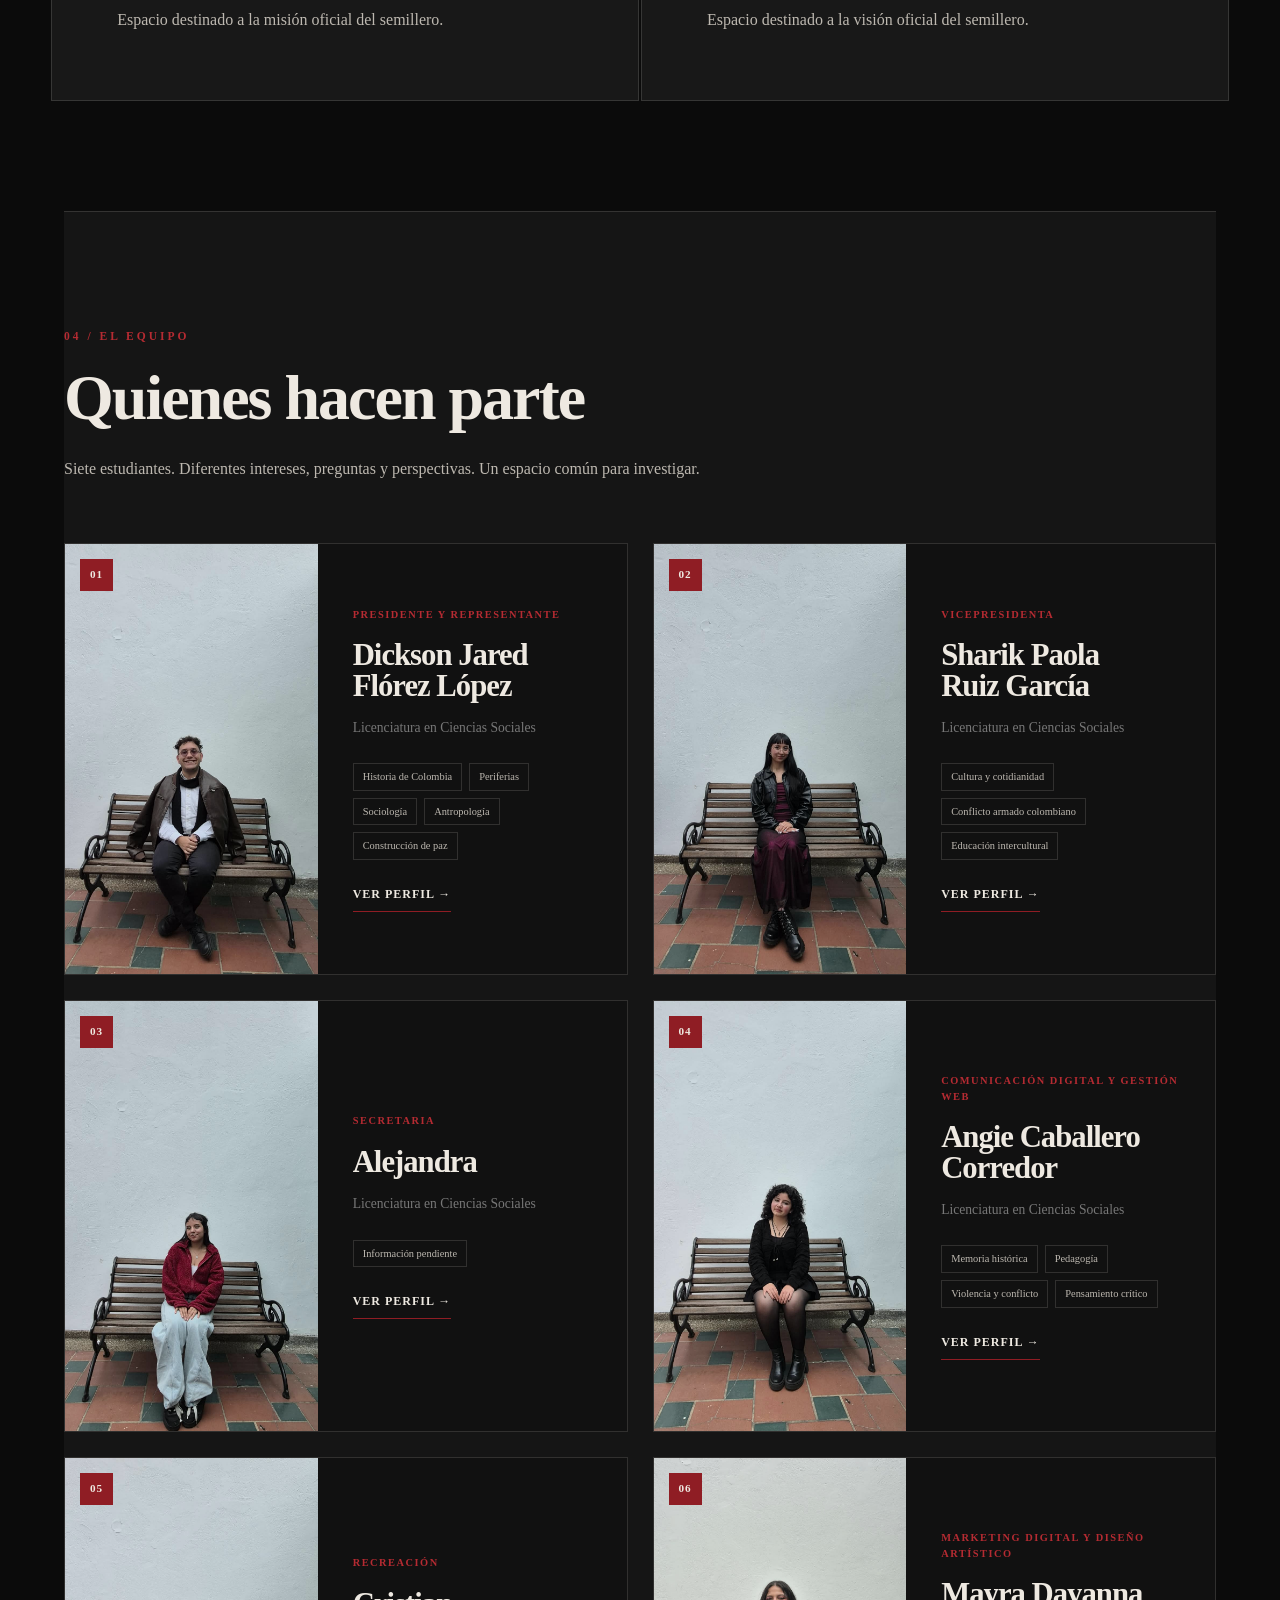
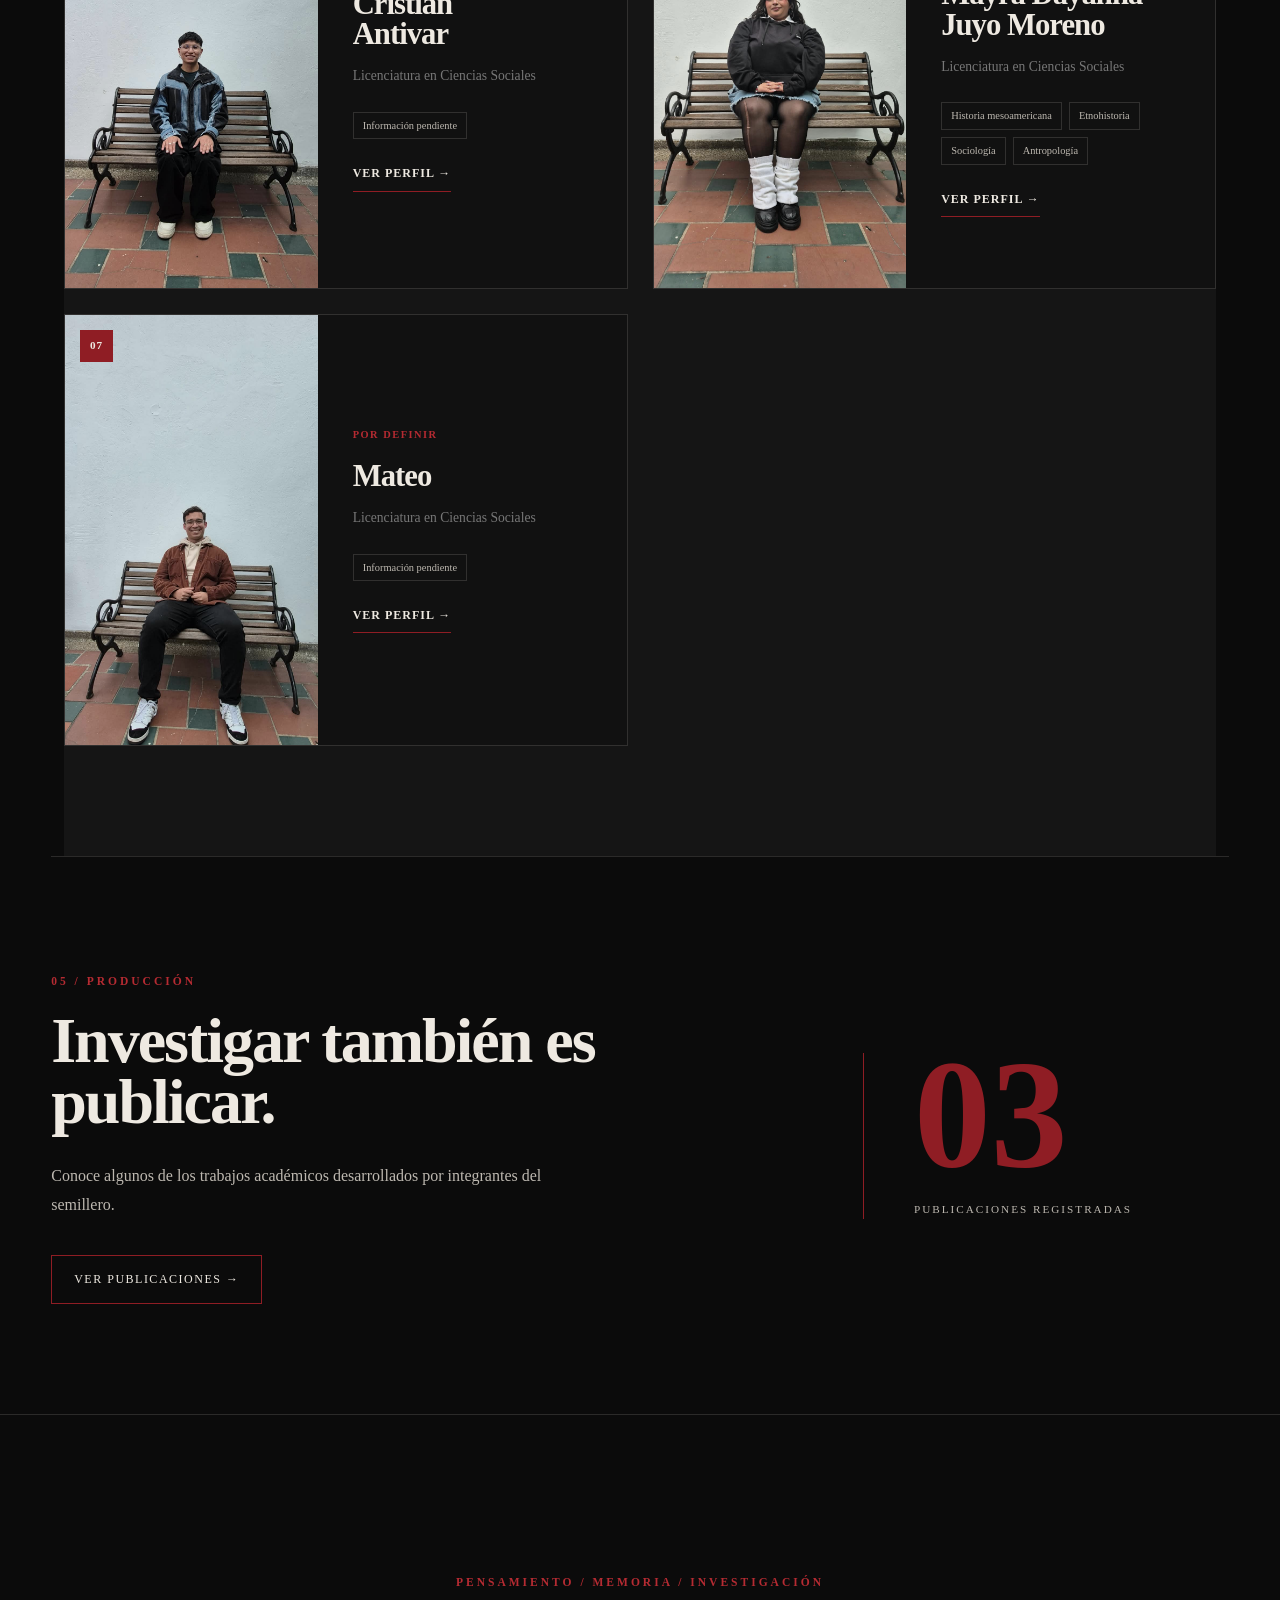
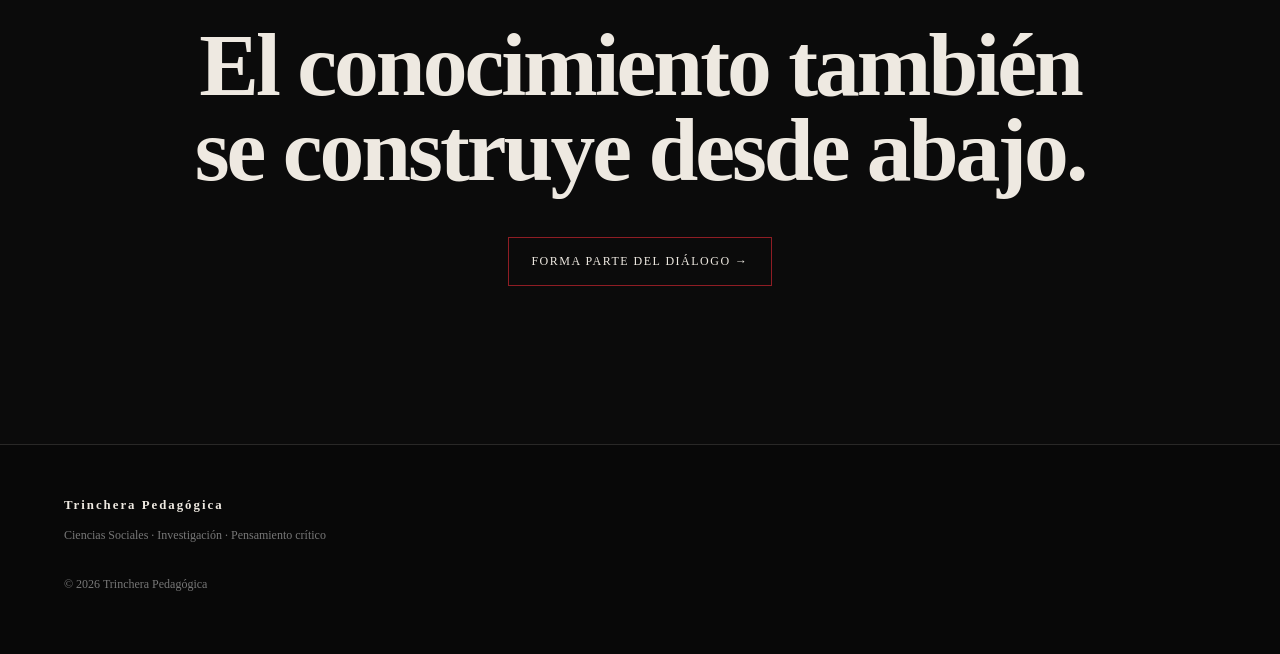
==== commit 4e0ced21: "Primer perfil" ====
--- a/nosotros.html
+++ b/nosotros.html
@@ -126,13 +126,6 @@
                     Una historia que todavía se escribe
                 </h2>
 
-            
-                INFORMACIÓN PENDIENTE:
-                Año de creación
-                Fundadores
-                Cómo surgió el semillero
-                Momentos importantes
-            
 
                 <p>
                     La Trinchera Pedagógica surge como un
@@ -466,6 +459,53 @@
                 </article>
 
 
+                
+                <article class="integrante-card integrante-destacado">
+
+                    <div class="foto-integrante">
+
+                        <img src="img/angie.jpeg"
+                             alt="Angie Caballero Corredor">
+
+                        <span class="numero-integrante">
+                            04
+                        </span>
+
+                    </div>
+
+                    <div class="info-integrante">
+
+                        <span class="cargo">
+                            COMUNICACIÓN DIGITAL Y GESTIÓN WEB
+                        </span>
+
+                        <h3>
+                            Angie Caballero<br>
+                            Corredor
+                        </h3>
+
+                        <p>
+                            Licenciatura en Ciencias Sociales
+                        </p>
+
+                        <div class="intereses">
+
+                            <span>Memoria histórica</span>
+                            <span>Pedagogía</span>
+                            <span>Violencia y conflicto</span>
+                            <span>Pensamiento crítico</span>
+
+                        </div>
+
+                        <a href="perfil-angie.html"
+                           class="btn-perfil">
+                            Ver perfil →
+                        </a>
+
+                    </div>
+
+                </article>
+
                 <article class="integrante-card">
 
                     <div class="foto-integrante">
@@ -474,7 +514,7 @@
                              alt="Cristian Antivar">
 
                         <span class="numero-integrante">
-                            04
+                            05
                         </span>
 
                     </div>
@@ -507,6 +547,52 @@
 
                 </article>
 
+                       <article class="integrante-card integrante-destacado">
+
+                    <div class="foto-integrante">
+
+                        <img src="img/dayanna.jpeg"
+                             alt="Mayra Dayanna Juyo Moreno">
+
+                        <span class="numero-integrante">
+                            06
+                        </span>
+
+                    </div>
+
+                    <div class="info-integrante">
+
+                        <span class="cargo">
+                            MARKETING DIGITAL Y DISEÑO ARTÍSTICO
+                        </span>
+
+                        <h3>
+                            Mayra Dayanna<br>
+                            Juyo Moreno
+                        </h3>
+
+                        <p>
+                            Licenciatura en Ciencias Sociales
+                        </p>
+
+                        <div class="intereses">
+
+                            <span>Historia mesoamericana</span>
+                            <span>Etnohistoria</span>
+                            <span>Sociología</span>
+                            <span>Antropología</span>
+
+                        </div>
+
+                        <a href="perfil-dayanna.html"
+                           class="btn-perfil">
+                            Ver perfil →
+                        </a>
+
+                    </div>
+
+                </article>
+
                 <article class="integrante-card">
 
                     <div class="foto-integrante">
@@ -515,7 +601,7 @@
                              alt="Mateo">
 
                         <span class="numero-integrante">
-                            05
+                            07
                         </span>
 
                     </div>
@@ -548,100 +634,6 @@
                 </article>
 
 
-                <article class="integrante-card integrante-destacado">
-
-                    <div class="foto-integrante">
-
-                        <img src="img/dayanna.jpeg"
-                             alt="Mayra Dayanna Juyo Moreno">
-
-                        <span class="numero-integrante">
-                            06
-                        </span>
-
-                    </div>
-
-                    <div class="info-integrante">
-
-                        <span class="cargo">
-                            MARKETING DIGITAL Y DISEÑO ARTÍSTICO
-                        </span>
-
-                        <h3>
-                            Mayra Dayanna<br>
-                            Juyo Moreno
-                        </h3>
-
-                        <p>
-                            Licenciatura en Ciencias Sociales
-                        </p>
-
-                        <div class="intereses">
-
-                            <span>Historia mesoamericana</span>
-                            <span>Etnohistoria</span>
-                            <span>Sociología</span>
-                            <span>Antropología</span>
-
-                        </div>
-
-                        <a href="perfil-dayanna.html"
-                           class="btn-perfil">
-                            Ver perfil →
-                        </a>
-
-                    </div>
-
-                </article>
-
-
-                <article class="integrante-card integrante-destacado">
-
-                    <div class="foto-integrante">
-
-                        <img src="img/angie.jpeg"
-                             alt="Angie Caballero Corredor">
-
-                        <span class="numero-integrante">
-                            07
-                        </span>
-
-                    </div>
-
-                    <div class="info-integrante">
-
-                        <span class="cargo">
-                            COMUNICACIÓN DIGITAL Y GESTIÓN WEB
-                        </span>
-
-                        <h3>
-                            Angie Caballero<br>
-                            Corredor
-                        </h3>
-
-                        <p>
-                            Licenciatura en Ciencias Sociales
-                        </p>
-
-                        <div class="intereses">
-
-                            <span>Memoria histórica</span>
-                            <span>Pedagogía</span>
-                            <span>Violencia y conflicto</span>
-                            <span>Pensamiento crítico</span>
-
-                        </div>
-
-                        <a href="perfil-angie.html"
-                           class="btn-perfil">
-                            Ver perfil →
-                        </a>
-
-                    </div>
-
-                </article>
-
-
             </div>
 
         </section>
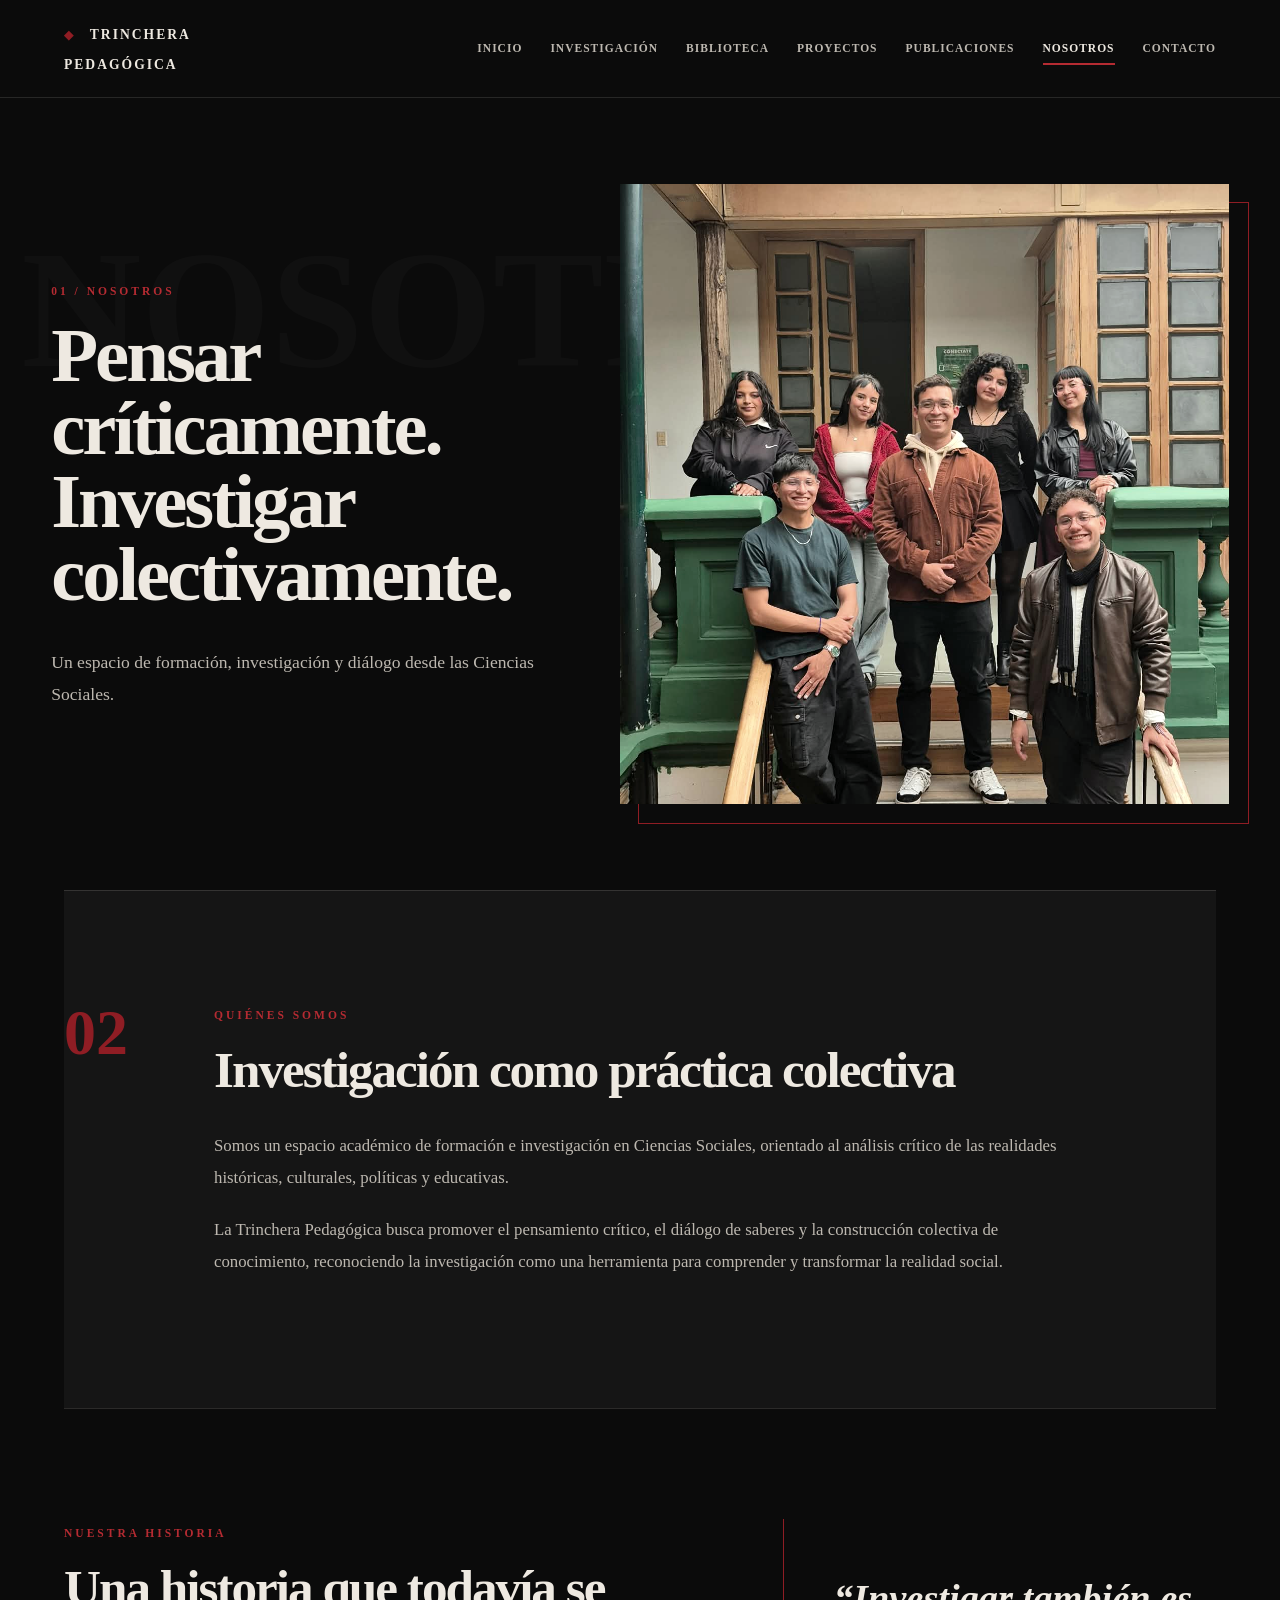
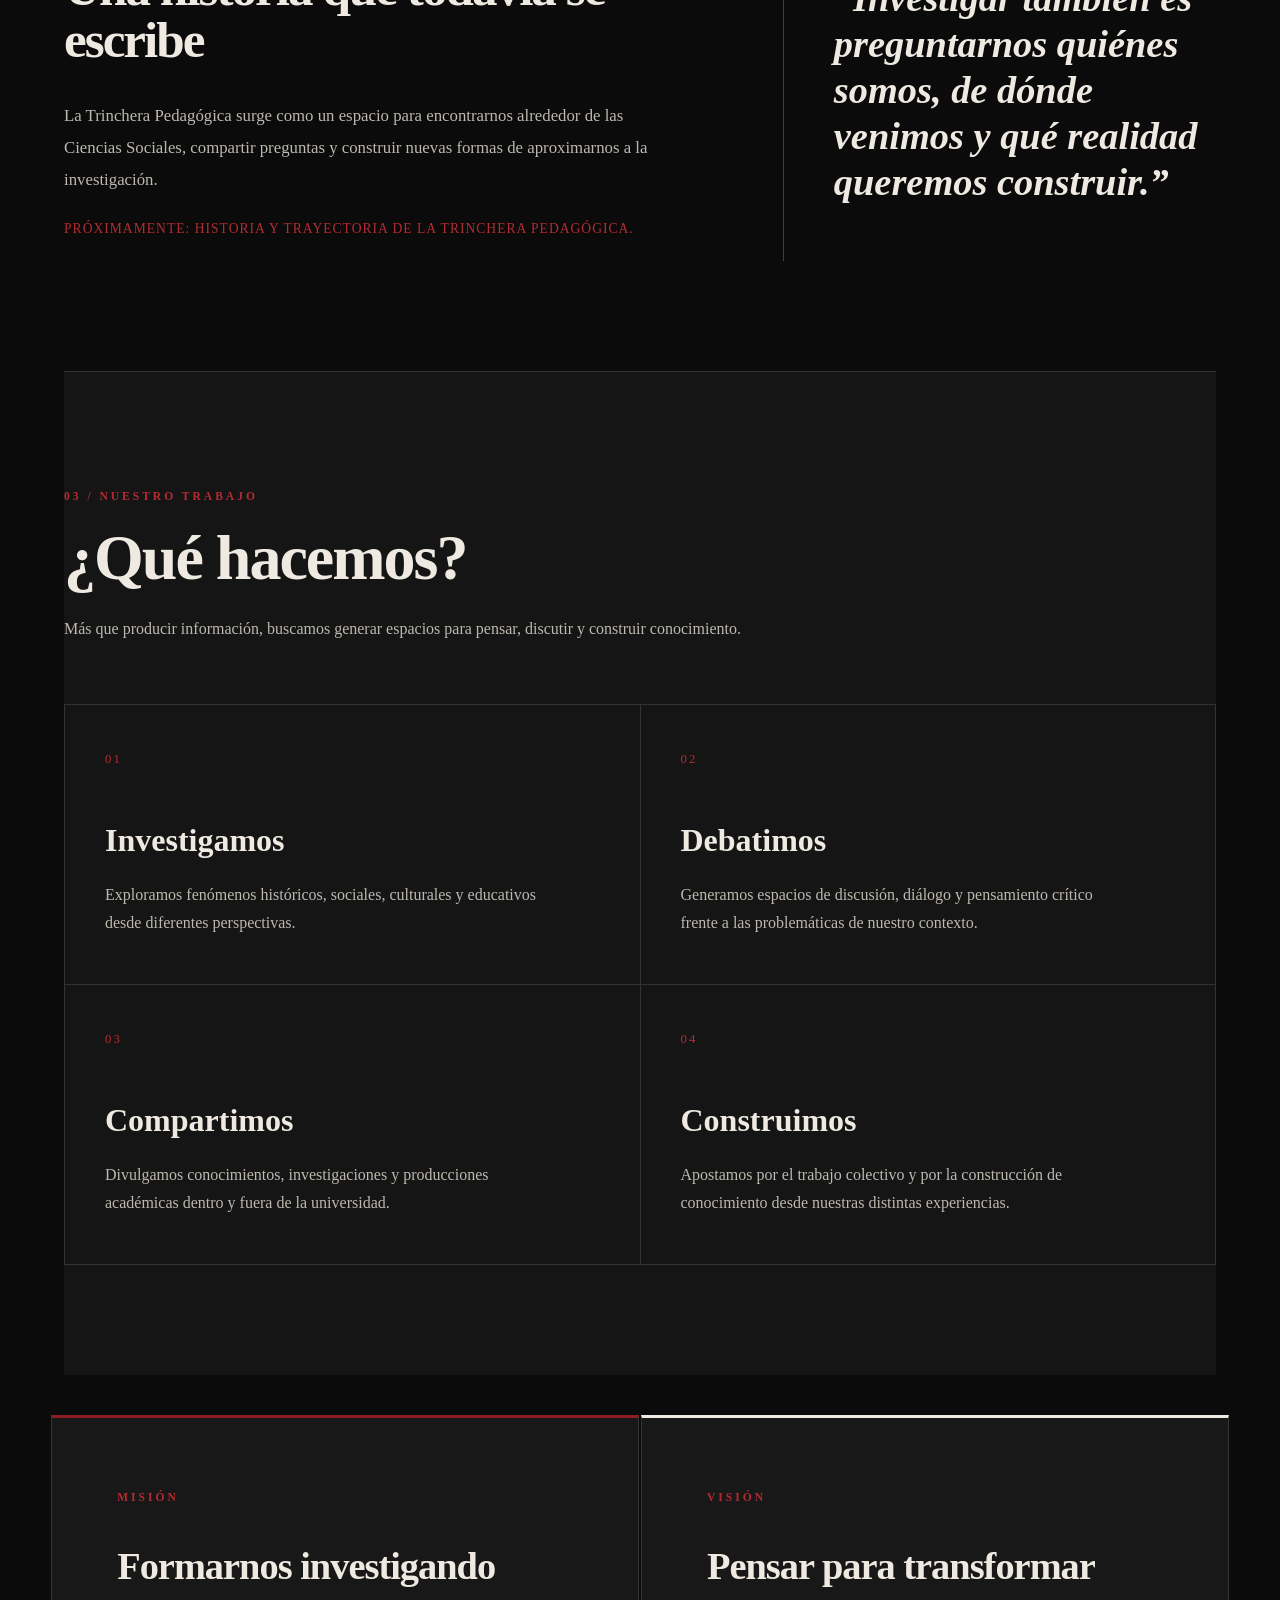
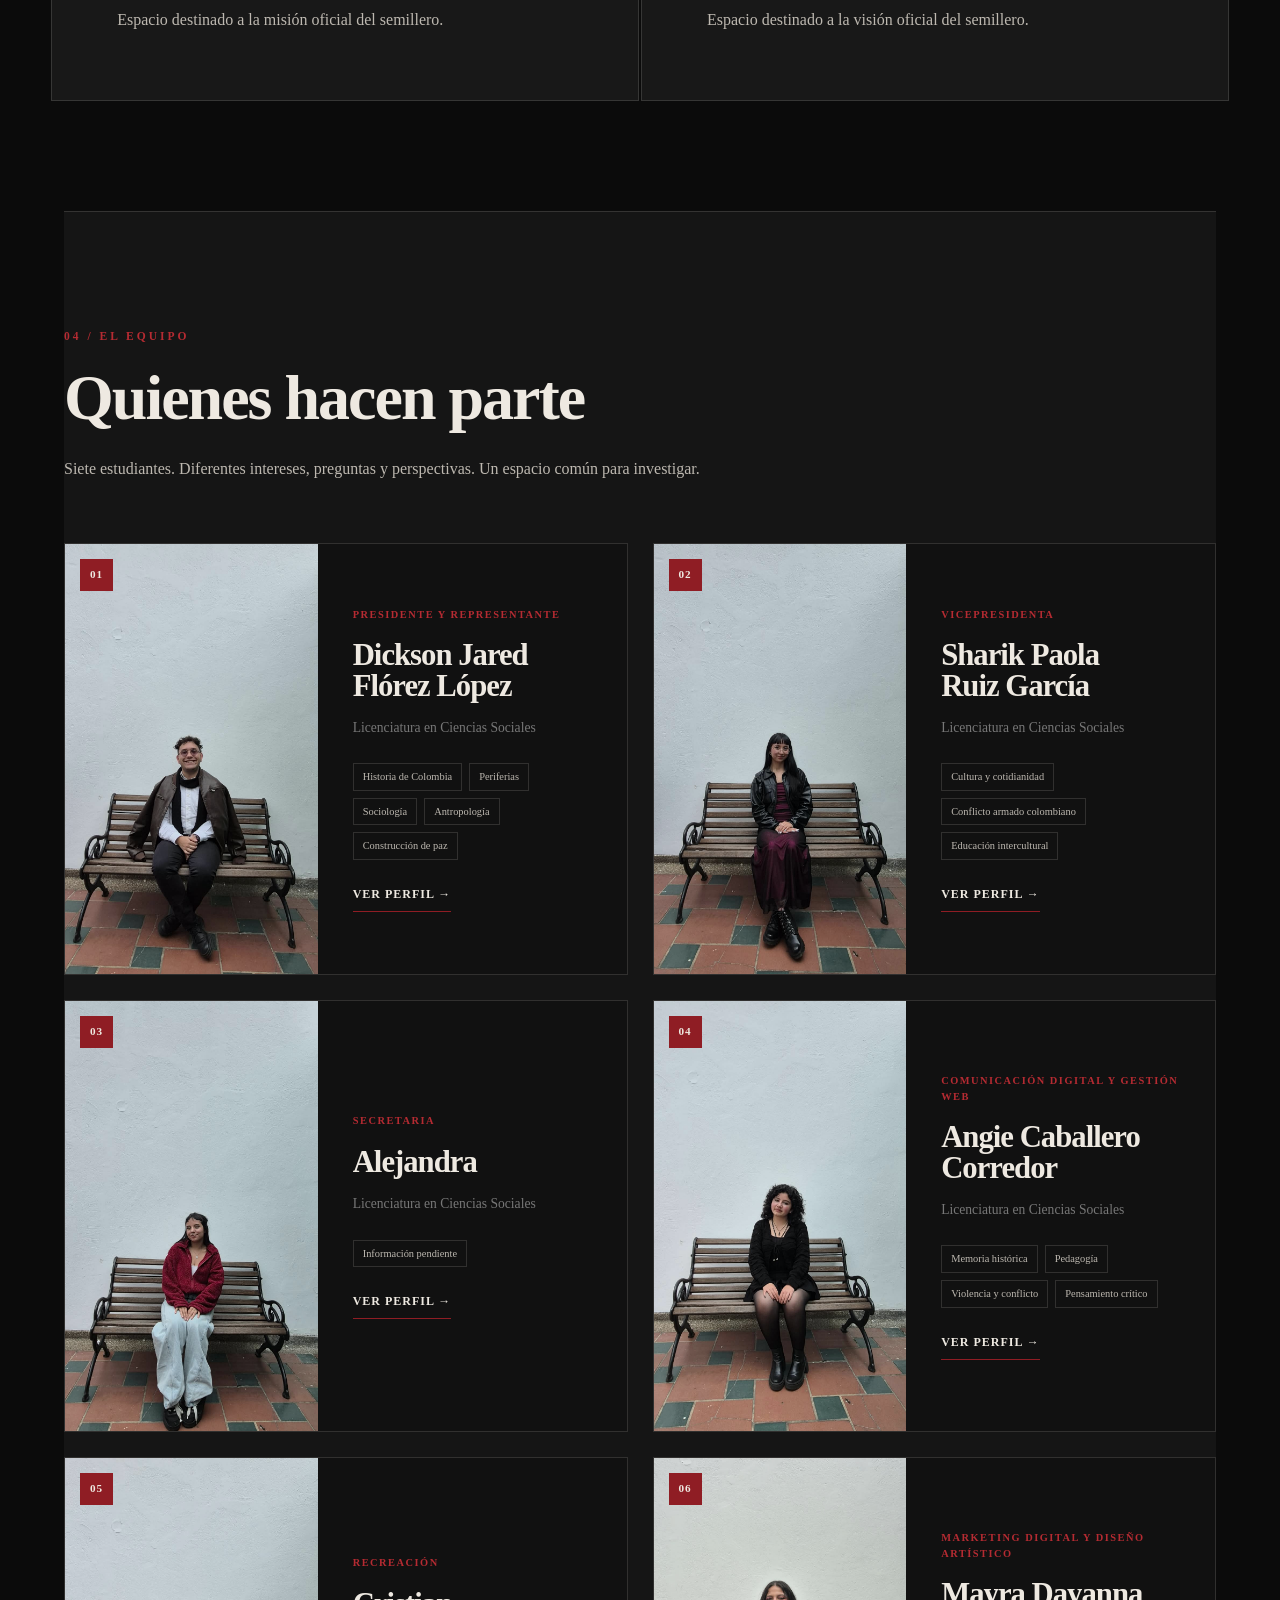
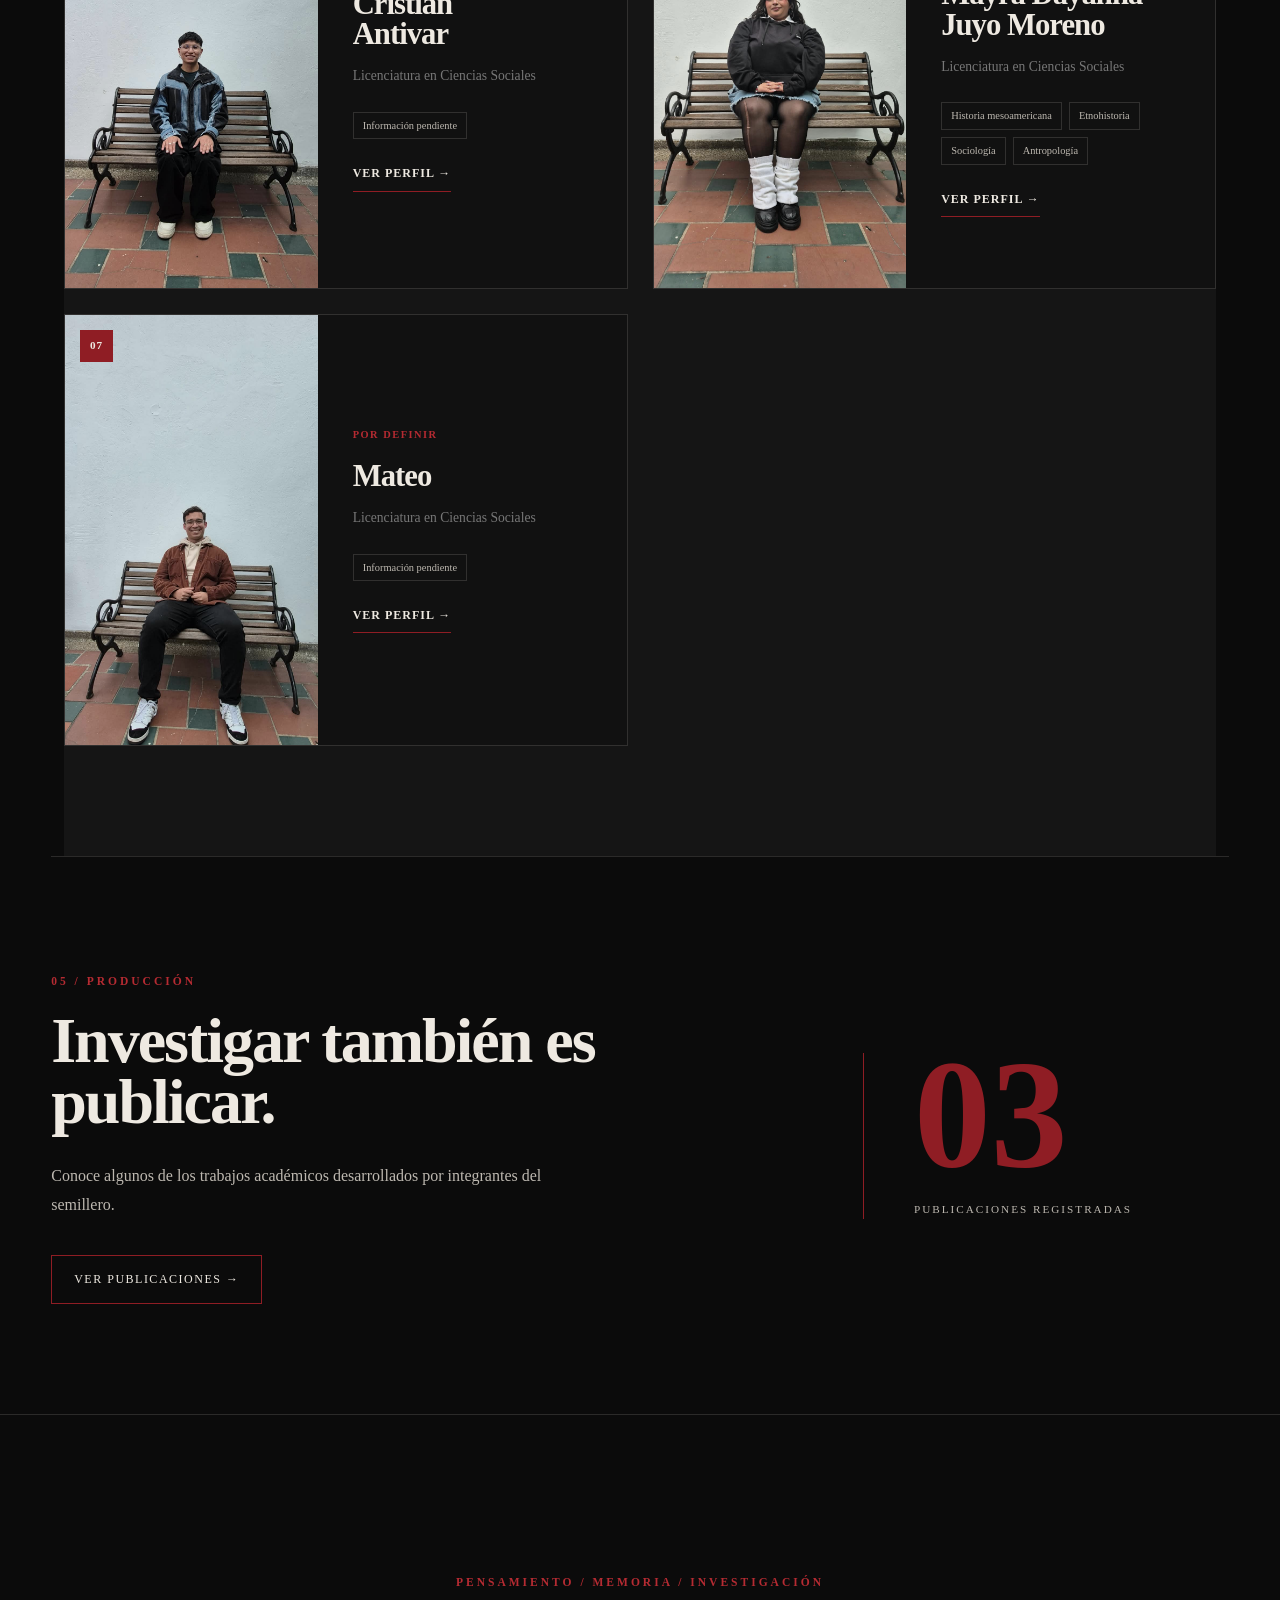
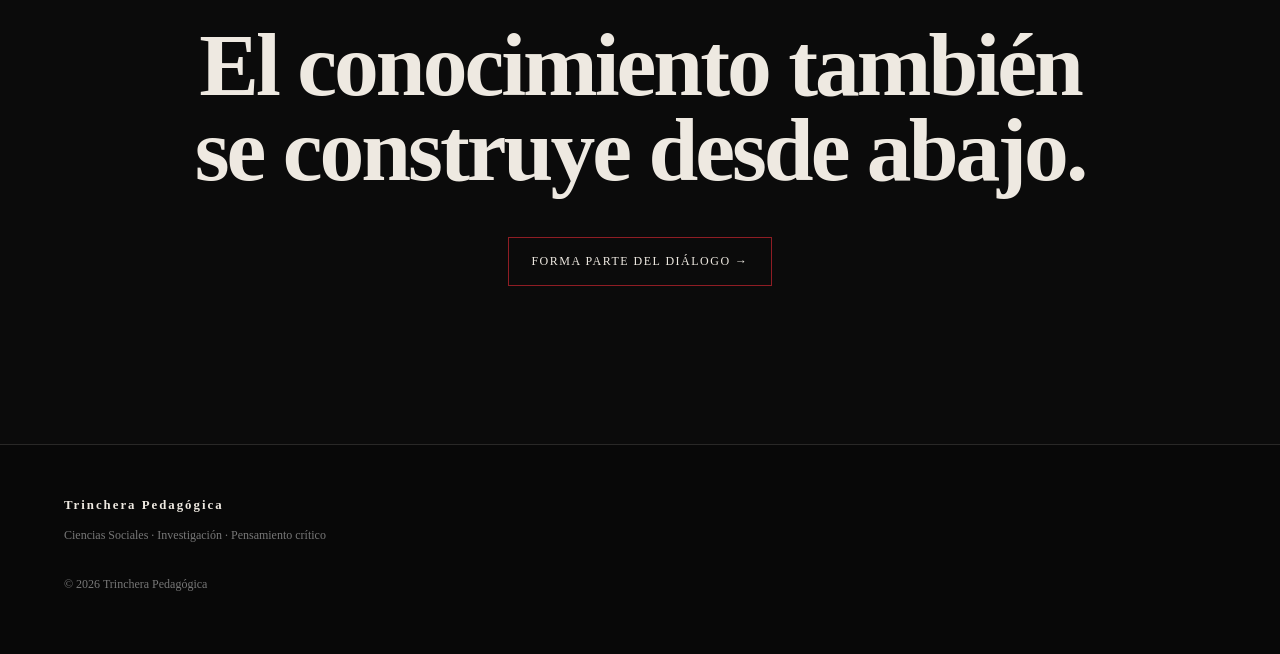
==== commit 6caf9c74: "Primer perfil 2" ====
--- a/nosotros.html
+++ b/nosotros.html
@@ -24,11 +24,11 @@
 
     <nav class="menu">
         <a href="index.html">Inicio</a>
-        <a href="nosotros.html" class="activo">Nosotros</a>
         <a href="investigacion.html">Investigación</a>
         <a href="repositorio.html">Biblioteca</a>
         <a href="proyectos.html">Proyectos</a>
         <a href="publicaciones.html">Publicaciones</a>
+        <a href="nosotros.html" class="activo">Nosotros</a>
         <a href="contacto.html">Contacto</a>
     </nav>
 
